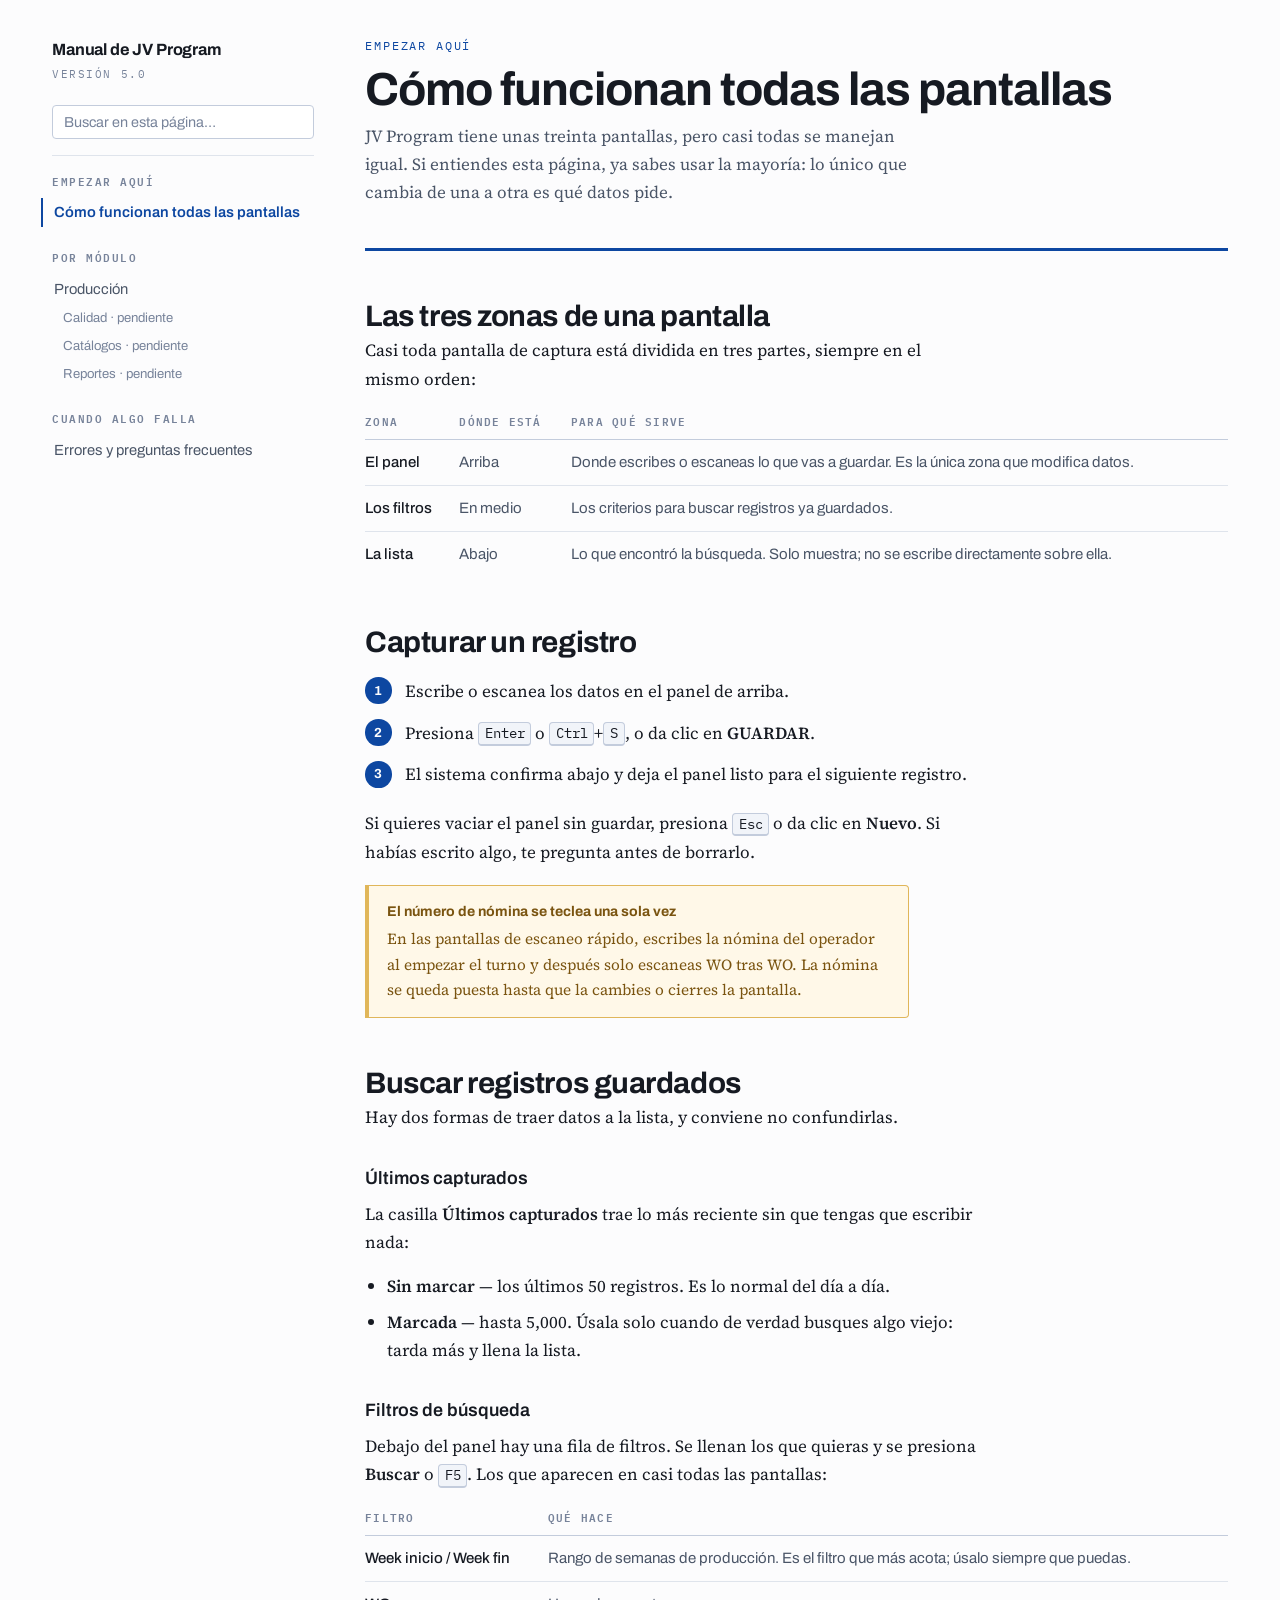
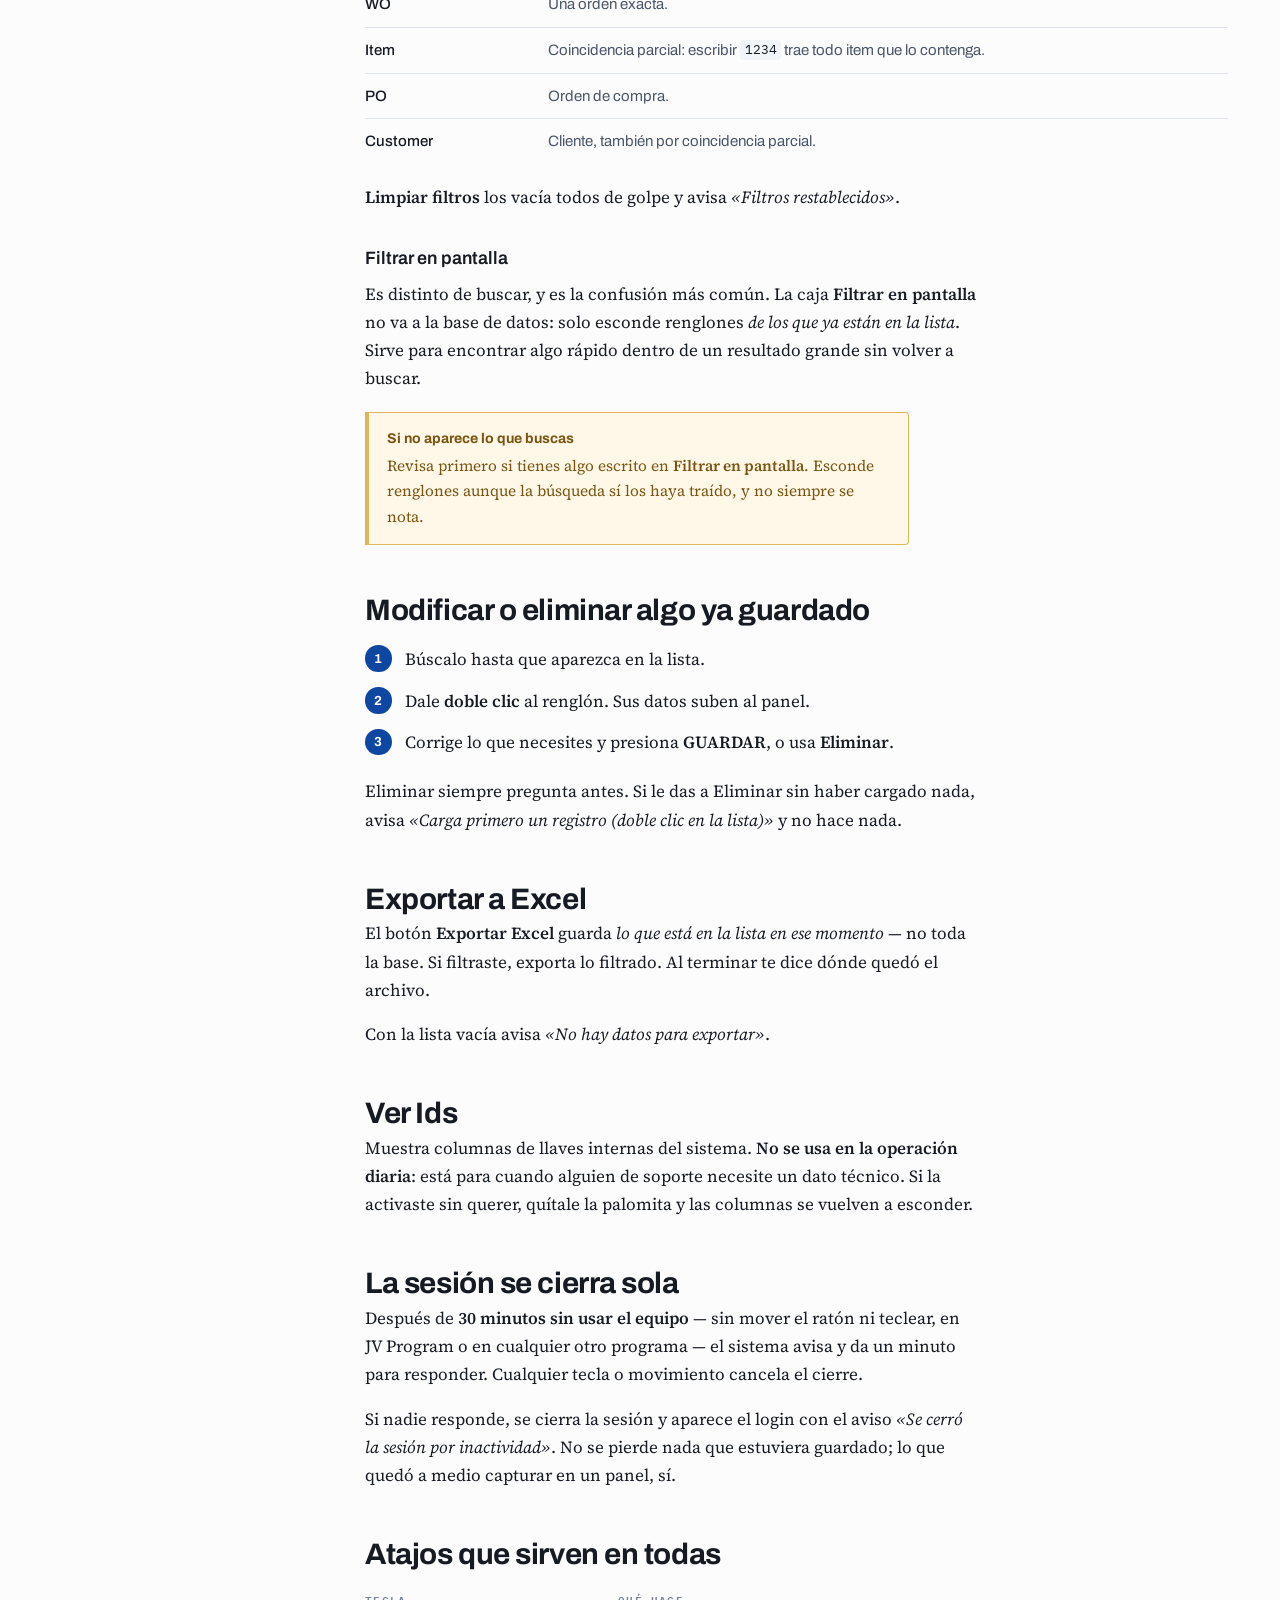
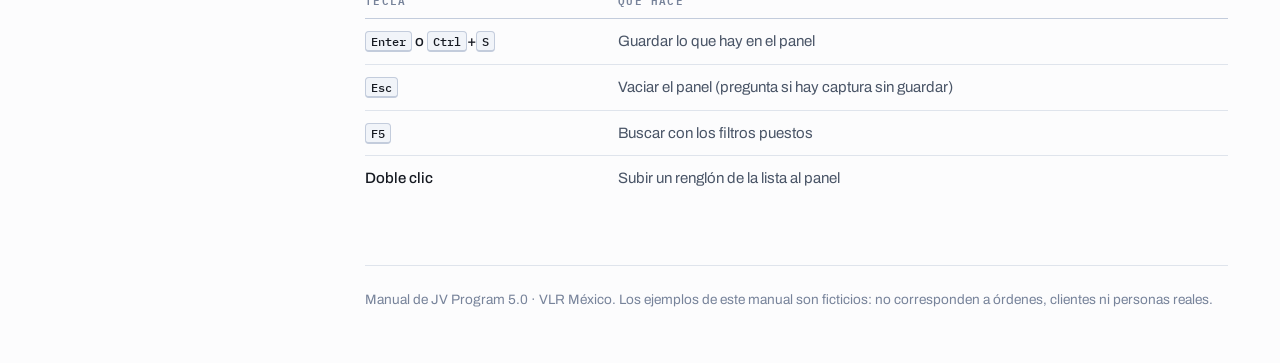
==== index.html @ 72cb135e "Manual de JV Program 5.0: mecánica general, producción y preguntas Sitio estático para consultar des" ====
<!doctype html>
<html lang="es">
<head>
<meta charset="utf-8">
<meta name="viewport" content="width=device-width,initial-scale=1">
<title>Manual de JV Program</title>
<meta name="description" content="Cómo se usa JV Program: captura, búsqueda, filtros, mensajes de error y preguntas frecuentes.">
<link rel="preconnect" href="https://fonts.googleapis.com">
<link rel="preconnect" href="https://fonts.gstatic.com" crossorigin>
<link rel="stylesheet" href="https://fonts.googleapis.com/css2?family=Archivo:wght@600;700&family=IBM+Plex+Mono:wght@400;500;600&family=Source+Serif+4:opsz,wght@8..60,400;8..60,600&display=swap">
<link rel="stylesheet" href="estilo.css">
</head>
<body>
<div class="envoltura">

<aside class="lado">
  <a class="titulo" href="index.html">Manual de JV&nbsp;Program</a>
  <div class="sub">Versión 5.0</div>
  <input type="search" id="buscar" placeholder="Buscar en esta página…" aria-label="Buscar en esta página">
  <nav aria-label="Índice">
    <h4>Empezar aquí</h4>
    <a class="aqui" href="index.html">Cómo funcionan todas las pantallas</a>
    <h4>Por módulo</h4>
    <a href="produccion.html">Producción</a>
    <span style="display:block;font-size:.82rem;color:var(--tenue);padding:.2rem 0 .2rem .7rem">Calidad · pendiente</span>
    <span style="display:block;font-size:.82rem;color:var(--tenue);padding:.2rem 0 .2rem .7rem">Catálogos · pendiente</span>
    <span style="display:block;font-size:.82rem;color:var(--tenue);padding:.2rem 0 .2rem .7rem">Reportes · pendiente</span>
    <h4>Cuando algo falla</h4>
    <a href="preguntas.html">Errores y preguntas frecuentes</a>
  </nav>
</aside>

<main>
  <div class="portada">
    <p class="eyebrow">Empezar aquí</p>
    <h1>Cómo funcionan todas las pantallas</h1>
    <p class="entrada">JV Program tiene unas treinta pantallas, pero casi todas se manejan igual.
      Si entiendes esta página, ya sabes usar la mayoría: lo único que cambia de una a otra
      es qué datos pide.</p>
  </div>

  <h2 id="anatomia">Las tres zonas de una pantalla</h2>
  <p>Casi toda pantalla de captura está dividida en tres partes, siempre en el mismo orden:</p>

  <div class="tabla-caja">
  <table>
    <thead><tr><th>Zona</th><th>Dónde está</th><th>Para qué sirve</th></tr></thead>
    <tbody>
      <tr><td>El panel</td><td>Arriba</td><td>Donde escribes o escaneas lo que vas a guardar. Es la única zona que modifica datos.</td></tr>
      <tr><td>Los filtros</td><td>En medio</td><td>Los criterios para buscar registros ya guardados.</td></tr>
      <tr><td>La lista</td><td>Abajo</td><td>Lo que encontró la búsqueda. Solo muestra; no se escribe directamente sobre ella.</td></tr>
    </tbody>
  </table>
  </div>

  <h2 id="capturar">Capturar un registro</h2>
  <ol class="pasos">
    <li>Escribe o escanea los datos en el panel de arriba.</li>
    <li>Presiona <kbd>Enter</kbd> o <kbd>Ctrl</kbd>+<kbd>S</kbd>, o da clic en <strong>GUARDAR</strong>.</li>
    <li>El sistema confirma abajo y deja el panel listo para el siguiente registro.</li>
  </ol>
  <p>Si quieres vaciar el panel sin guardar, presiona <kbd>Esc</kbd> o da clic en <strong>Nuevo</strong>.
    Si habías escrito algo, te pregunta antes de borrarlo.</p>

  <div class="ojo">
    <b>El número de nómina se teclea una sola vez</b>
    <p>En las pantallas de escaneo rápido, escribes la nómina del operador al empezar el turno
      y después solo escaneas WO tras WO. La nómina se queda puesta hasta que la cambies o
      cierres la pantalla.</p>
  </div>

  <h2 id="buscar-registros">Buscar registros guardados</h2>
  <p>Hay dos formas de traer datos a la lista, y conviene no confundirlas.</p>

  <h3 id="ultimos">Últimos capturados</h3>
  <p>La casilla <strong>Últimos capturados</strong> trae lo más reciente sin que tengas que
    escribir nada:</p>
  <ul>
    <li><strong>Sin marcar</strong> — los últimos 50 registros. Es lo normal del día a día.</li>
    <li><strong>Marcada</strong> — hasta 5,000. Úsala solo cuando de verdad busques algo viejo:
      tarda más y llena la lista.</li>
  </ul>

  <h3 id="filtros">Filtros de búsqueda</h3>
  <p>Debajo del panel hay una fila de filtros. Se llenan los que quieras y se presiona
    <strong>Buscar</strong> o <kbd>F5</kbd>. Los que aparecen en casi todas las pantallas:</p>
  <div class="tabla-caja">
  <table>
    <thead><tr><th>Filtro</th><th>Qué hace</th></tr></thead>
    <tbody>
      <tr><td>Week inicio / Week fin</td><td>Rango de semanas de producción. Es el filtro que más acota; úsalo siempre que puedas.</td></tr>
      <tr><td>WO</td><td>Una orden exacta.</td></tr>
      <tr><td>Item</td><td>Coincidencia parcial: escribir <code>1234</code> trae todo item que lo contenga.</td></tr>
      <tr><td>PO</td><td>Orden de compra.</td></tr>
      <tr><td>Customer</td><td>Cliente, también por coincidencia parcial.</td></tr>
    </tbody>
  </table>
  </div>
  <p><strong>Limpiar filtros</strong> los vacía todos de golpe y avisa
    <em>«Filtros restablecidos»</em>.</p>

  <h3 id="filtrar-pantalla">Filtrar en pantalla</h3>
  <p>Es distinto de buscar, y es la confusión más común. La caja
    <strong>Filtrar en pantalla</strong> no va a la base de datos: solo esconde renglones
    <em>de los que ya están en la lista</em>. Sirve para encontrar algo rápido dentro de un
    resultado grande sin volver a buscar.</p>

  <div class="ojo">
    <b>Si no aparece lo que buscas</b>
    <p>Revisa primero si tienes algo escrito en <strong>Filtrar en pantalla</strong>. Esconde
      renglones aunque la búsqueda sí los haya traído, y no siempre se nota.</p>
  </div>

  <h2 id="modificar">Modificar o eliminar algo ya guardado</h2>
  <ol class="pasos">
    <li>Búscalo hasta que aparezca en la lista.</li>
    <li>Dale <strong>doble clic</strong> al renglón. Sus datos suben al panel.</li>
    <li>Corrige lo que necesites y presiona <strong>GUARDAR</strong>, o usa <strong>Eliminar</strong>.</li>
  </ol>
  <p>Eliminar siempre pregunta antes. Si le das a Eliminar sin haber cargado nada, avisa
    <em>«Carga primero un registro (doble clic en la lista)»</em> y no hace nada.</p>

  <h2 id="exportar">Exportar a Excel</h2>
  <p>El botón <strong>Exportar Excel</strong> guarda <em>lo que está en la lista en ese
    momento</em> — no toda la base. Si filtraste, exporta lo filtrado. Al terminar te dice
    dónde quedó el archivo.</p>
  <p>Con la lista vacía avisa <em>«No hay datos para exportar»</em>.</p>

  <h2 id="ver-ids">Ver Ids</h2>
  <p>Muestra columnas de llaves internas del sistema. <strong>No se usa en la operación
    diaria</strong>: está para cuando alguien de soporte necesite un dato técnico. Si la
    activaste sin querer, quítale la palomita y las columnas se vuelven a esconder.</p>

  <h2 id="sesion">La sesión se cierra sola</h2>
  <p>Después de <strong>30 minutos sin usar el equipo</strong> — sin mover el ratón ni teclear,
    en JV Program o en cualquier otro programa — el sistema avisa y da un minuto para
    responder. Cualquier tecla o movimiento cancela el cierre.</p>
  <p>Si nadie responde, se cierra la sesión y aparece el login con el aviso
    <em>«Se cerró la sesión por inactividad»</em>. No se pierde nada que estuviera guardado;
    lo que quedó a medio capturar en un panel, sí.</p>

  <h2 id="atajos">Atajos que sirven en todas</h2>
  <div class="tabla-caja">
  <table>
    <thead><tr><th>Tecla</th><th>Qué hace</th></tr></thead>
    <tbody>
      <tr><td><kbd>Enter</kbd> o <kbd>Ctrl</kbd>+<kbd>S</kbd></td><td>Guardar lo que hay en el panel</td></tr>
      <tr><td><kbd>Esc</kbd></td><td>Vaciar el panel (pregunta si hay captura sin guardar)</td></tr>
      <tr><td><kbd>F5</kbd></td><td>Buscar con los filtros puestos</td></tr>
      <tr><td>Doble clic</td><td>Subir un renglón de la lista al panel</td></tr>
    </tbody>
  </table>
  </div>

  <div id="sinresultados">No hay nada con esa palabra en esta página.</div>

  <footer>
    <p>Manual de JV Program 5.0 · VLR México. Los ejemplos de este manual son ficticios:
      no corresponden a órdenes, clientes ni personas reales.</p>
  </footer>
</main>

</div>
<script src="buscar.js"></script>
</body>
</html>
---- estilo.css ----
/* ==========================================================================
   Manual de JV Program — hoja de estilo única.
   Azul VLR (#0D47A1) tomado de la propia aplicación, para que el manual y el
   sistema se vean como una sola cosa. Neutros con sesgo frío hacia ese azul.
   ========================================================================== */

:root{
  --acento:#0D47A1;
  --acento-vivo:#1B62D4;
  --papel:#FCFCFD;
  --tarjeta:#FFFFFF;
  --tinta:#161A22;
  --tinta-suave:#4A5567;
  --tenue:#77839A;
  --borde:#DFE4EC;
  --borde-fuerte:#C3CCDC;
  --marca-ojo:#FFF8E8;
  --marca-ojo-borde:#E0B65A;
  --marca-ojo-texto:#7A5410;
  --marca-error:#FDF3F3;
  --marca-error-borde:#D99A9A;
  --marca-error-texto:#8A2F2F;
  --codigo-fondo:#F1F4F9;

  --display:"Archivo","Segoe UI",system-ui,sans-serif;
  --texto:"Source Serif 4",Georgia,"Times New Roman",serif;
  --mono:"IBM Plex Mono",Consolas,ui-monospace,monospace;
}

@media (prefers-color-scheme:dark){
  :root:not([data-theme="light"]){
    --acento:#7FB0F2;
    --acento-vivo:#A5C8F8;
    --papel:#0E1319;
    --tarjeta:#151C25;
    --tinta:#E8EDF5;
    --tinta-suave:#B3BFD1;
    --tenue:#8492A8;
    --borde:#26313F;
    --borde-fuerte:#3A4757;
    --marca-ojo:#231D0E;
    --marca-ojo-borde:#6E5620;
    --marca-ojo-texto:#E8C87A;
    --marca-error:#251616;
    --marca-error-borde:#6E3535;
    --marca-error-texto:#E8A0A0;
    --codigo-fondo:#1A222D;
  }
}
:root[data-theme="dark"]{
  --acento:#7FB0F2;
  --acento-vivo:#A5C8F8;
  --papel:#0E1319;
  --tarjeta:#151C25;
  --tinta:#E8EDF5;
  --tinta-suave:#B3BFD1;
  --tenue:#8492A8;
  --borde:#26313F;
  --borde-fuerte:#3A4757;
  --marca-ojo:#231D0E;
  --marca-ojo-borde:#6E5620;
  --marca-ojo-texto:#E8C87A;
  --marca-error:#251616;
  --marca-error-borde:#6E3535;
  --marca-error-texto:#E8A0A0;
  --codigo-fondo:#1A222D;
}

*{box-sizing:border-box}

html{scroll-behavior:smooth;scroll-padding-top:20px}
@media (prefers-reduced-motion:reduce){html{scroll-behavior:auto}*{transition:none!important}}

body{
  margin:0;
  background:var(--papel);
  color:var(--tinta);
  font-family:var(--texto);
  font-size:17px;
  line-height:1.66;
  -webkit-font-smoothing:antialiased;
}

/* ---------- armazón ---------- */
.envoltura{
  display:grid;
  grid-template-columns:262px minmax(0,1fr);
  gap:clamp(24px,4vw,64px);
  max-width:1240px;
  margin:0 auto;
  padding-block:clamp(24px,4vh,48px);
  padding-left:clamp(16px,3vw,32px);
  padding-right:clamp(16px,3vw,32px);
  align-items:start;
}

/* ---------- navegación lateral ---------- */
.lado{position:sticky;top:clamp(16px,3vh,32px);font-family:var(--display)}
.lado .titulo{
  font-weight:700;font-size:1.02rem;letter-spacing:-.01em;
  margin:0 0 .15rem;color:var(--tinta);text-decoration:none;display:block;
}
.lado .sub{font-family:var(--mono);font-size:.7rem;letter-spacing:.14em;text-transform:uppercase;color:var(--tenue);margin-bottom:1.3rem}
.lado nav{border-top:1px solid var(--borde);padding-top:1rem}
.lado nav h4{
  font-family:var(--mono);font-size:.68rem;letter-spacing:.14em;text-transform:uppercase;
  color:var(--tenue);margin:1.3rem 0 .5rem;font-weight:600;
}
.lado nav h4:first-child{margin-top:0}
.lado nav a{
  display:block;font-size:.92rem;line-height:1.4;padding:.28rem 0;
  color:var(--tinta-suave);text-decoration:none;border-left:2px solid transparent;padding-left:.7rem;margin-left:-.7rem;
}
.lado nav a:hover{color:var(--acento);border-left-color:var(--borde-fuerte)}
.lado nav a.aqui{color:var(--acento);font-weight:600;border-left-color:var(--acento)}

#buscar{
  width:100%;font-family:var(--display);font-size:.9rem;
  padding:.5rem .7rem;margin-bottom:1rem;
  border:1px solid var(--borde-fuerte);border-radius:4px;
  background:var(--tarjeta);color:var(--tinta);
}
#buscar::placeholder{color:var(--tenue)}
#sinresultados{display:none;font-family:var(--display);color:var(--tenue);font-size:.95rem;padding:2rem 0}

/* ---------- contenido ---------- */
main{min-width:0}
.portada{border-bottom:3px solid var(--acento);padding-bottom:1.6rem;margin-bottom:2.4rem}
.eyebrow{font-family:var(--mono);font-size:.72rem;letter-spacing:.16em;text-transform:uppercase;color:var(--acento);margin:0 0 .6rem}

h1{
  font-family:var(--display);font-weight:700;
  font-size:clamp(2rem,4.4vw,2.9rem);line-height:1.06;letter-spacing:-.022em;
  margin:0 0 .5rem;text-wrap:balance;
}
h2{
  font-family:var(--display);font-weight:700;
  font-size:clamp(1.4rem,2.6vw,1.85rem);line-height:1.16;letter-spacing:-.015em;
  margin:3rem 0 .2rem;text-wrap:balance;scroll-margin-top:20px;
}
h3{
  font-family:var(--display);font-weight:600;font-size:1.12rem;
  margin:2rem 0 .4rem;letter-spacing:-.005em;scroll-margin-top:20px;
}
h4{font-family:var(--display);font-weight:600;font-size:.98rem;margin:1.4rem 0 .3rem}

p{margin:0 0 1rem;max-width:68ch}
.entrada{font-size:1.06rem;color:var(--tinta-suave);max-width:64ch}
.chico{font-size:.92rem;color:var(--tinta-suave)}
ul,ol{max-width:68ch;padding-left:1.35rem;margin:0 0 1.1rem}
li{margin-bottom:.45rem}
li>ul,li>ol{margin-top:.45rem}
a{color:var(--acento);text-underline-offset:2px}
a:hover{color:var(--acento-vivo)}
strong{font-weight:600}
hr{border:none;border-top:1px solid var(--borde);margin:2.6rem 0}

kbd{
  font-family:var(--mono);font-size:.82em;
  background:var(--codigo-fondo);border:1px solid var(--borde-fuerte);
  border-bottom-width:2px;border-radius:4px;padding:.08em .4em;
  color:var(--tinta);white-space:nowrap;
}
code{
  font-family:var(--mono);font-size:.87em;
  background:var(--codigo-fondo);padding:.1em .35em;border-radius:3px;color:var(--tinta);
}

/* ---------- pieza: pantalla ---------- */
.pantalla{
  border-top:1px solid var(--borde);
  padding-top:1.9rem;margin-top:2.6rem;
}
.pantalla:first-of-type{border-top:none;margin-top:1.4rem;padding-top:0}
.ruta{
  font-family:var(--mono);font-size:.76rem;color:var(--tenue);
  letter-spacing:.04em;margin:0 0 .3rem;
}
.ruta b{color:var(--acento);font-weight:500}

/* ---------- pieza: pasos ---------- */
ol.pasos{list-style:none;padding:0;counter-reset:p;margin:1.1rem 0 1.3rem}
ol.pasos>li{
  counter-increment:p;position:relative;padding-left:2.5rem;margin-bottom:.85rem;
}
ol.pasos>li::before{
  content:counter(p);position:absolute;left:0;top:.06em;
  width:1.65rem;height:1.65rem;border-radius:50%;
  background:var(--acento);color:var(--papel);
  font-family:var(--display);font-weight:700;font-size:.82rem;
  display:grid;place-items:center;
}

/* ---------- pieza: avisos ---------- */
.ojo,.yerro{
  border:1px solid;border-left-width:4px;border-radius:0 4px 4px 0;
  padding:.9rem 1.1rem;margin:1.2rem 0;font-size:.96rem;max-width:68ch;
}
.ojo{background:var(--marca-ojo);border-color:var(--marca-ojo-borde);color:var(--marca-ojo-texto)}
.yerro{background:var(--marca-error);border-color:var(--marca-error-borde);color:var(--marca-error-texto)}
.ojo p:last-child,.yerro p:last-child{margin-bottom:0}
.ojo b,.yerro b{font-family:var(--display);display:block;font-size:.88rem;margin-bottom:.15rem}

/* ---------- pieza: mensaje del sistema ---------- */
.mensajes{display:flex;flex-direction:column;gap:0;margin:1.2rem 0}
.mensaje{
  display:grid;grid-template-columns:minmax(0,1fr);gap:.3rem;
  padding:1rem 0;border-top:1px solid var(--borde);
}
.mensaje:last-child{border-bottom:1px solid var(--borde)}
.mensaje .dice{
  font-family:var(--mono);font-size:.88rem;color:var(--tinta);
  background:var(--codigo-fondo);padding:.4rem .6rem;border-radius:3px;
  border-left:3px solid var(--borde-fuerte);
}
.mensaje .quiere{font-size:.95rem;color:var(--tinta-suave);margin:0}
.mensaje .quiere b{color:var(--tinta);font-family:var(--display);font-size:.9rem}

/* ---------- pieza: tabla ---------- */
.tabla-caja{overflow-x:auto;margin:1.2rem 0}
table{border-collapse:collapse;width:100%;font-size:.94rem;font-family:var(--display)}
th{
  text-align:left;font-family:var(--mono);font-size:.7rem;letter-spacing:.11em;
  text-transform:uppercase;color:var(--tenue);font-weight:600;
  padding:0 1rem .55rem 0;border-bottom:1px solid var(--borde-fuerte);
}
td{padding:.62rem 1rem .62rem 0;border-bottom:1px solid var(--borde);vertical-align:top;color:var(--tinta-suave)}
td:first-child{color:var(--tinta);font-weight:500;white-space:nowrap}
tbody tr:last-child td{border-bottom:none}

/* ---------- pieza: preguntas ---------- */
.pregunta{border-top:1px solid var(--borde);padding:1.4rem 0}
.pregunta:last-child{border-bottom:1px solid var(--borde)}
.pregunta h3{margin:0 0 .5rem;font-size:1.05rem;color:var(--tinta)}
.pregunta p:last-child{margin-bottom:0}

/* ---------- pie ---------- */
footer{
  margin-top:4rem;padding-top:1.4rem;border-top:1px solid var(--borde);
  font-family:var(--display);font-size:.85rem;color:var(--tenue);
}
footer p{max-width:none}

/* ---------- pantallas chicas ---------- */
@media (max-width:860px){
  .envoltura{grid-template-columns:minmax(0,1fr);gap:1.6rem}
  .lado{position:static}
  .lado nav{max-height:none}
  body{font-size:16.5px}
}
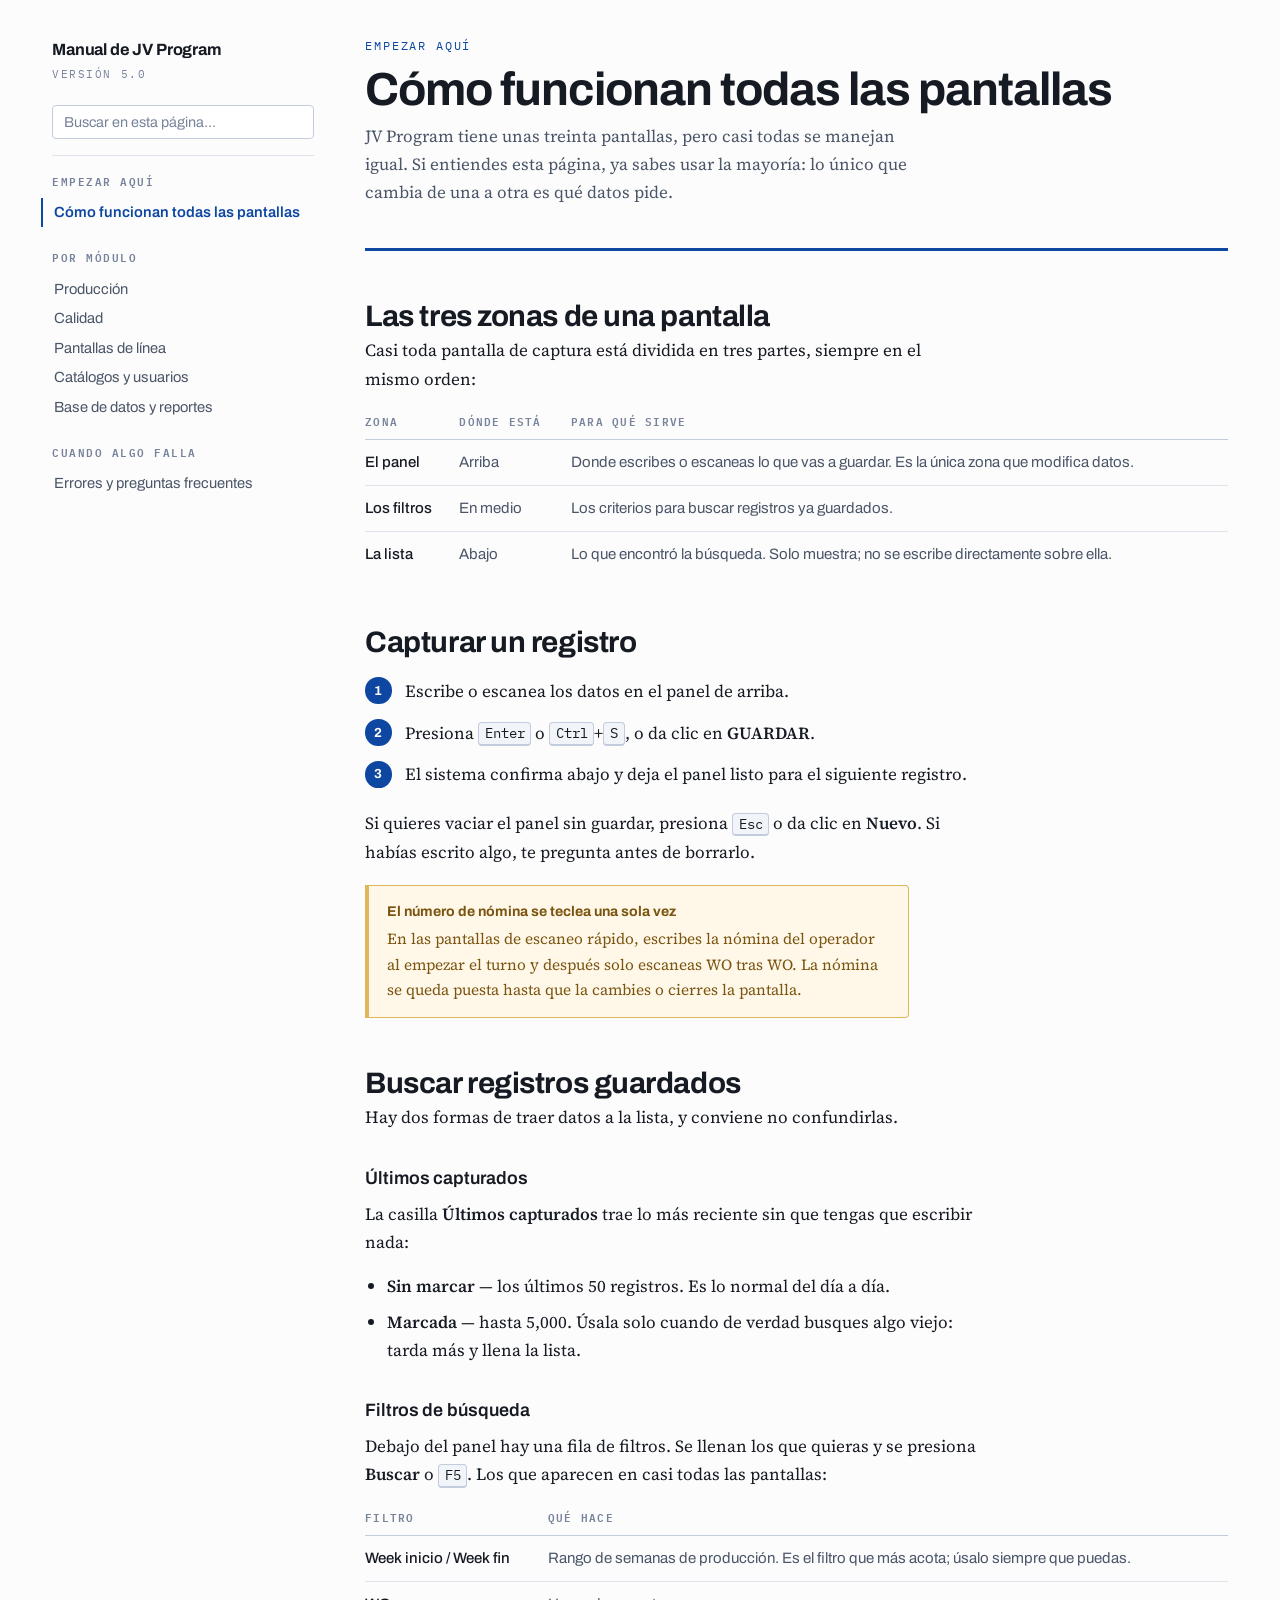
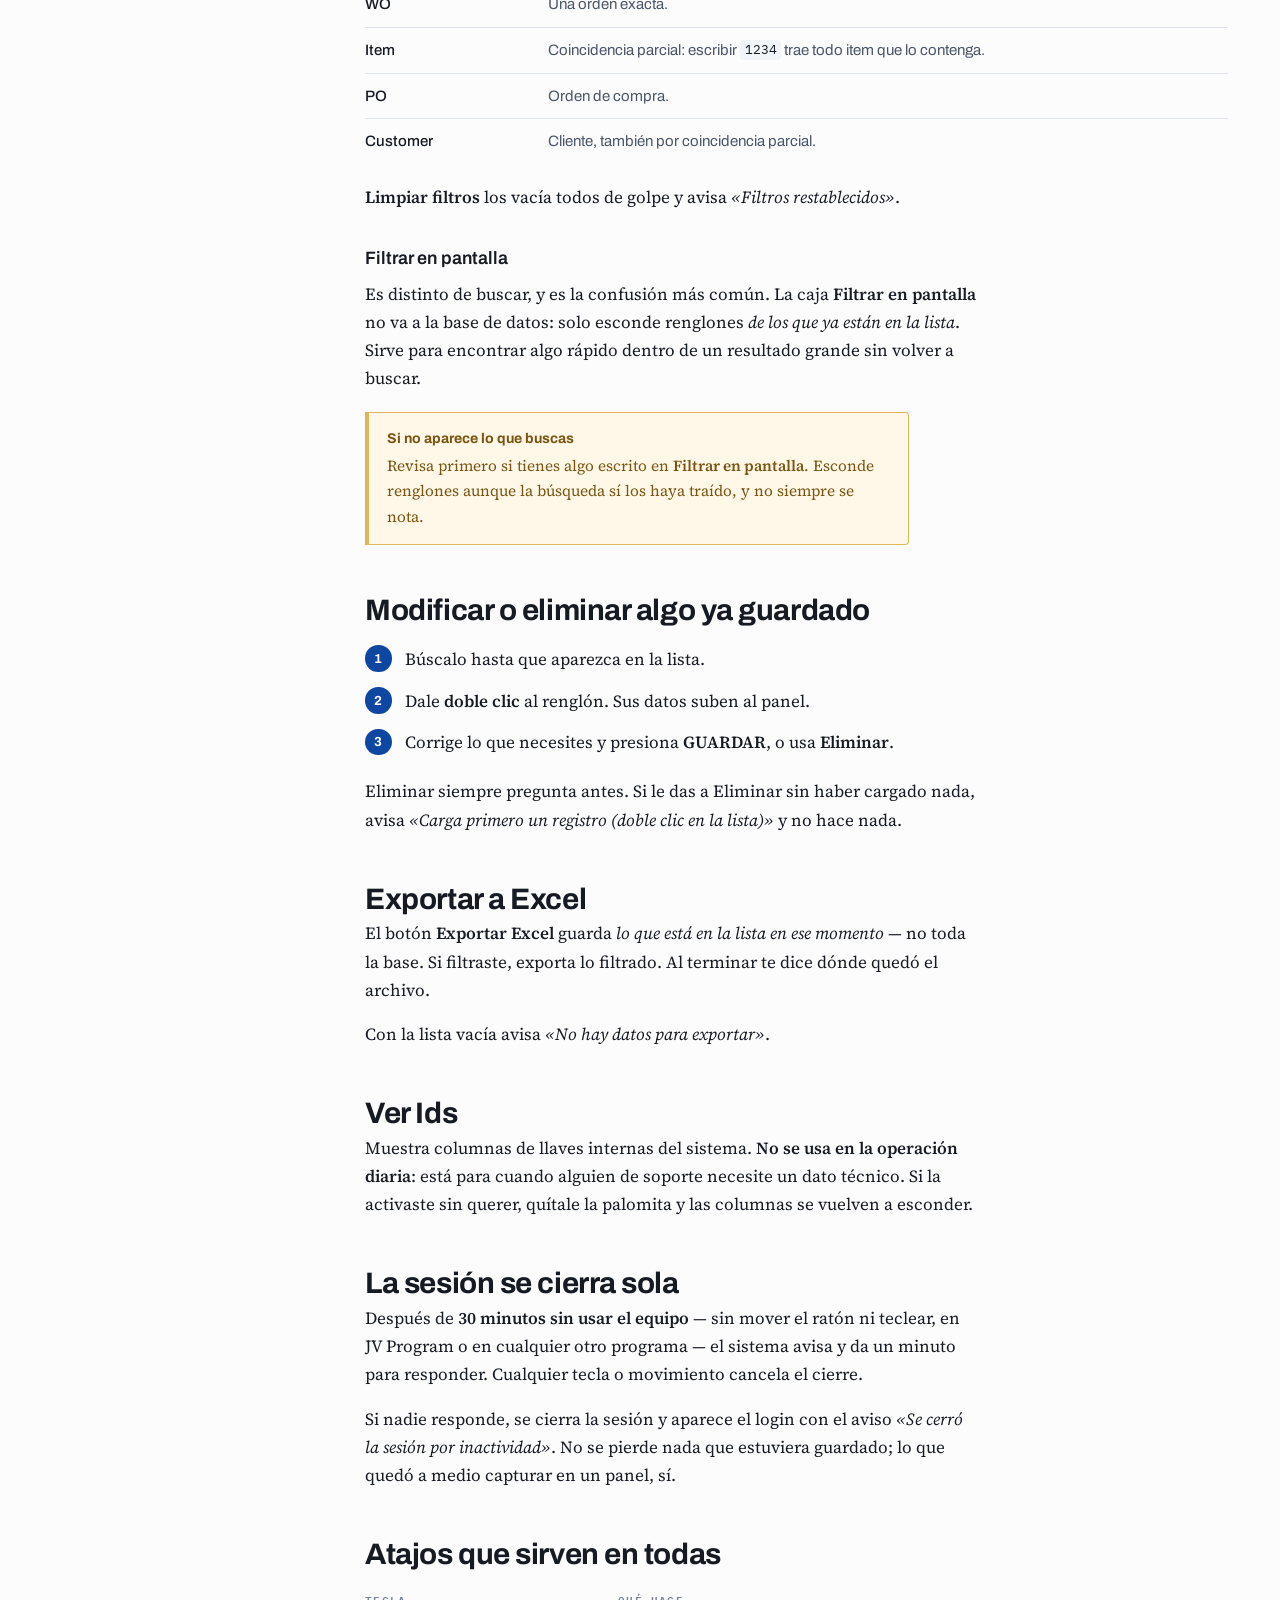
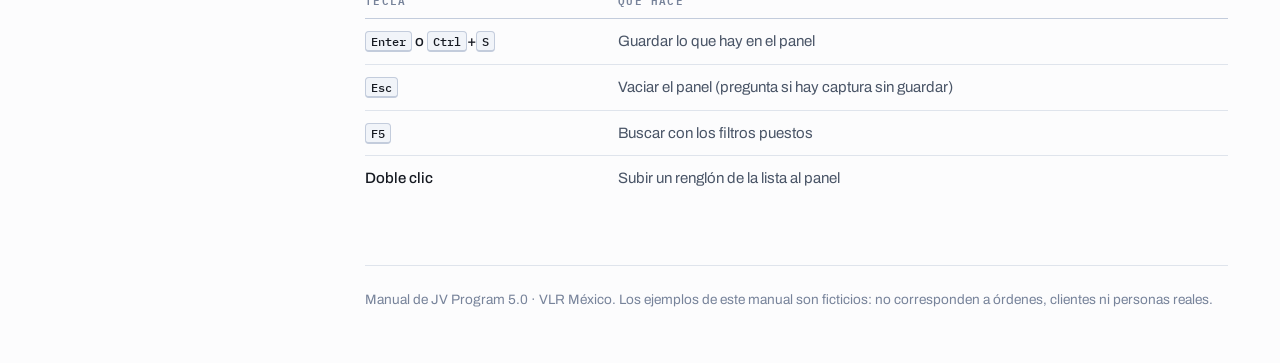
==== commit 352dc529: "Manual: calidad, pantallas de línea, catálogos y base de datos Completa el manual con los cuatro blo" ====
--- a/index.html
+++ b/index.html
@@ -22,9 +22,10 @@
     <a class="aqui" href="index.html">Cómo funcionan todas las pantallas</a>
     <h4>Por módulo</h4>
     <a href="produccion.html">Producción</a>
-    <span style="display:block;font-size:.82rem;color:var(--tenue);padding:.2rem 0 .2rem .7rem">Calidad · pendiente</span>
-    <span style="display:block;font-size:.82rem;color:var(--tenue);padding:.2rem 0 .2rem .7rem">Catálogos · pendiente</span>
-    <span style="display:block;font-size:.82rem;color:var(--tenue);padding:.2rem 0 .2rem .7rem">Reportes · pendiente</span>
+    <a href="calidad.html">Calidad</a>
+    <a href="lineas.html">Pantallas de línea</a>
+    <a href="catalogos.html">Catálogos y usuarios</a>
+    <a href="datos.html">Base de datos y reportes</a>
     <h4>Cuando algo falla</h4>
     <a href="preguntas.html">Errores y preguntas frecuentes</a>
   </nav>
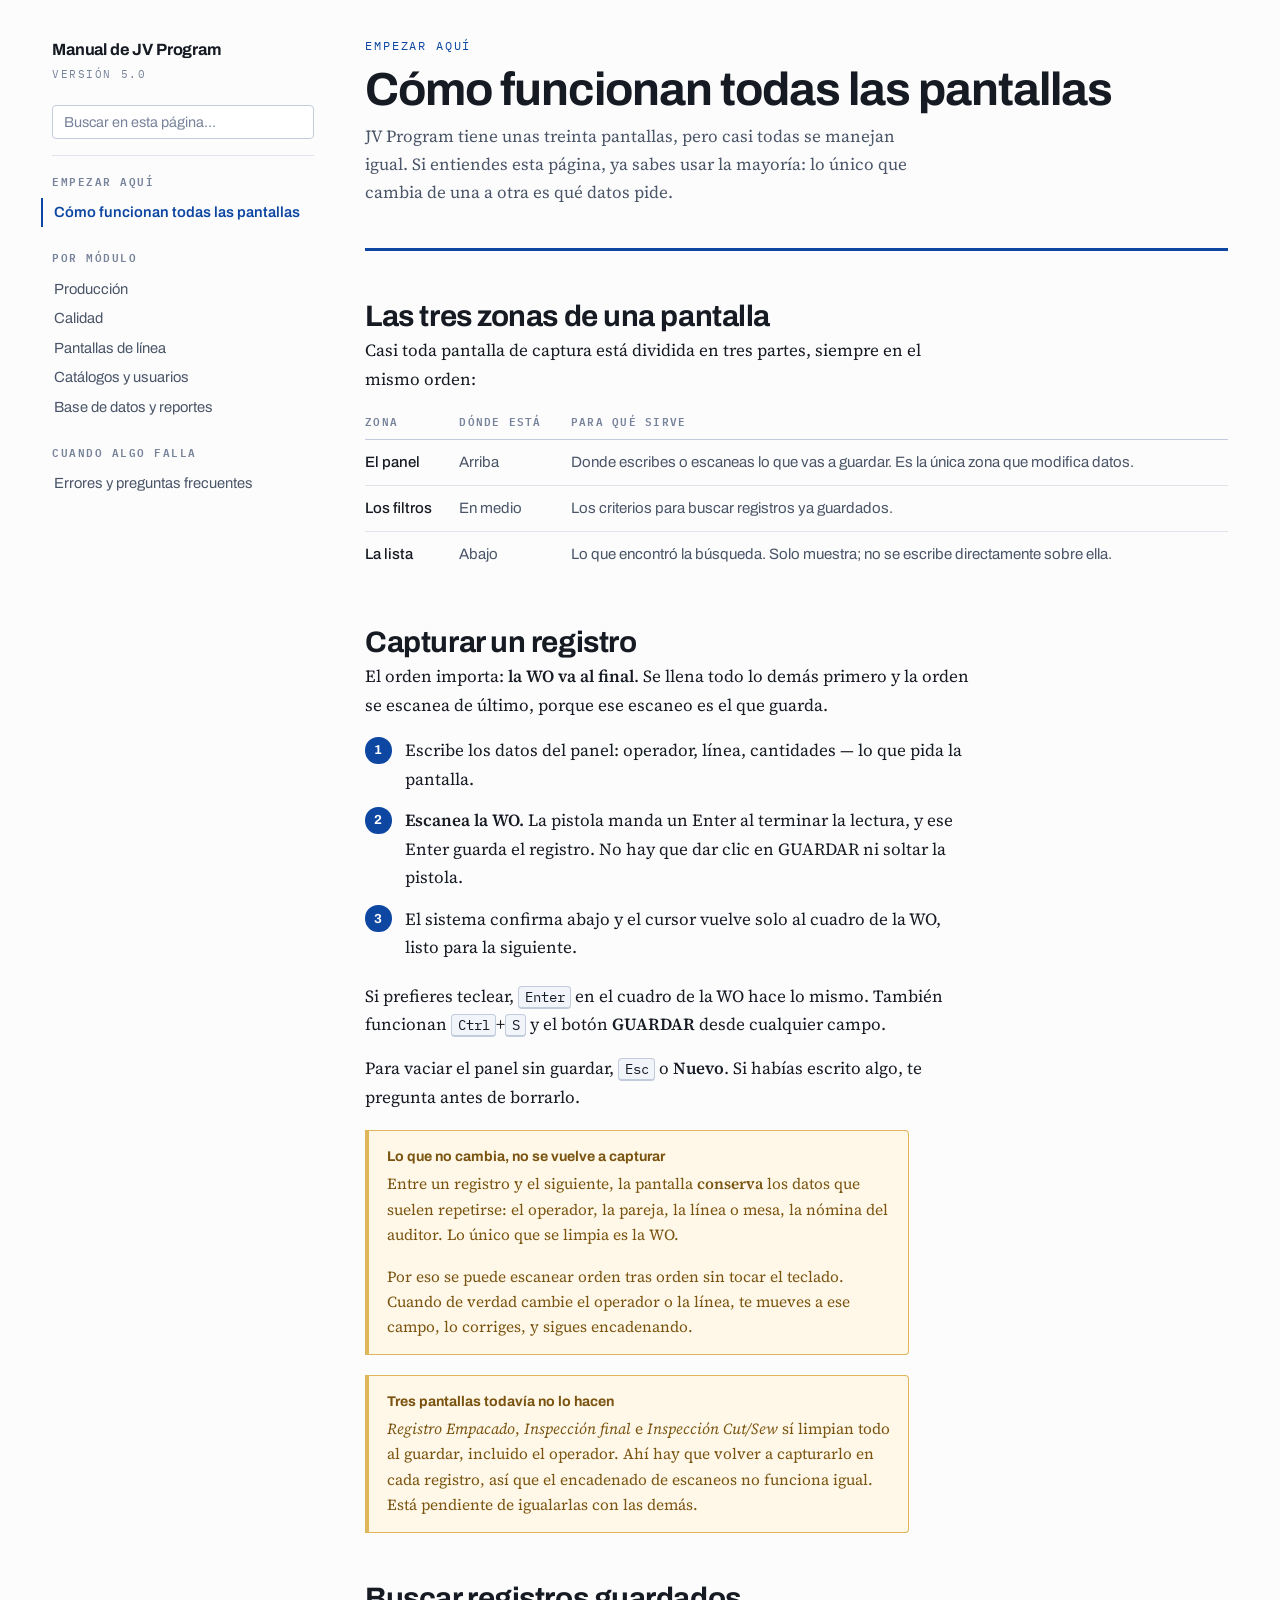
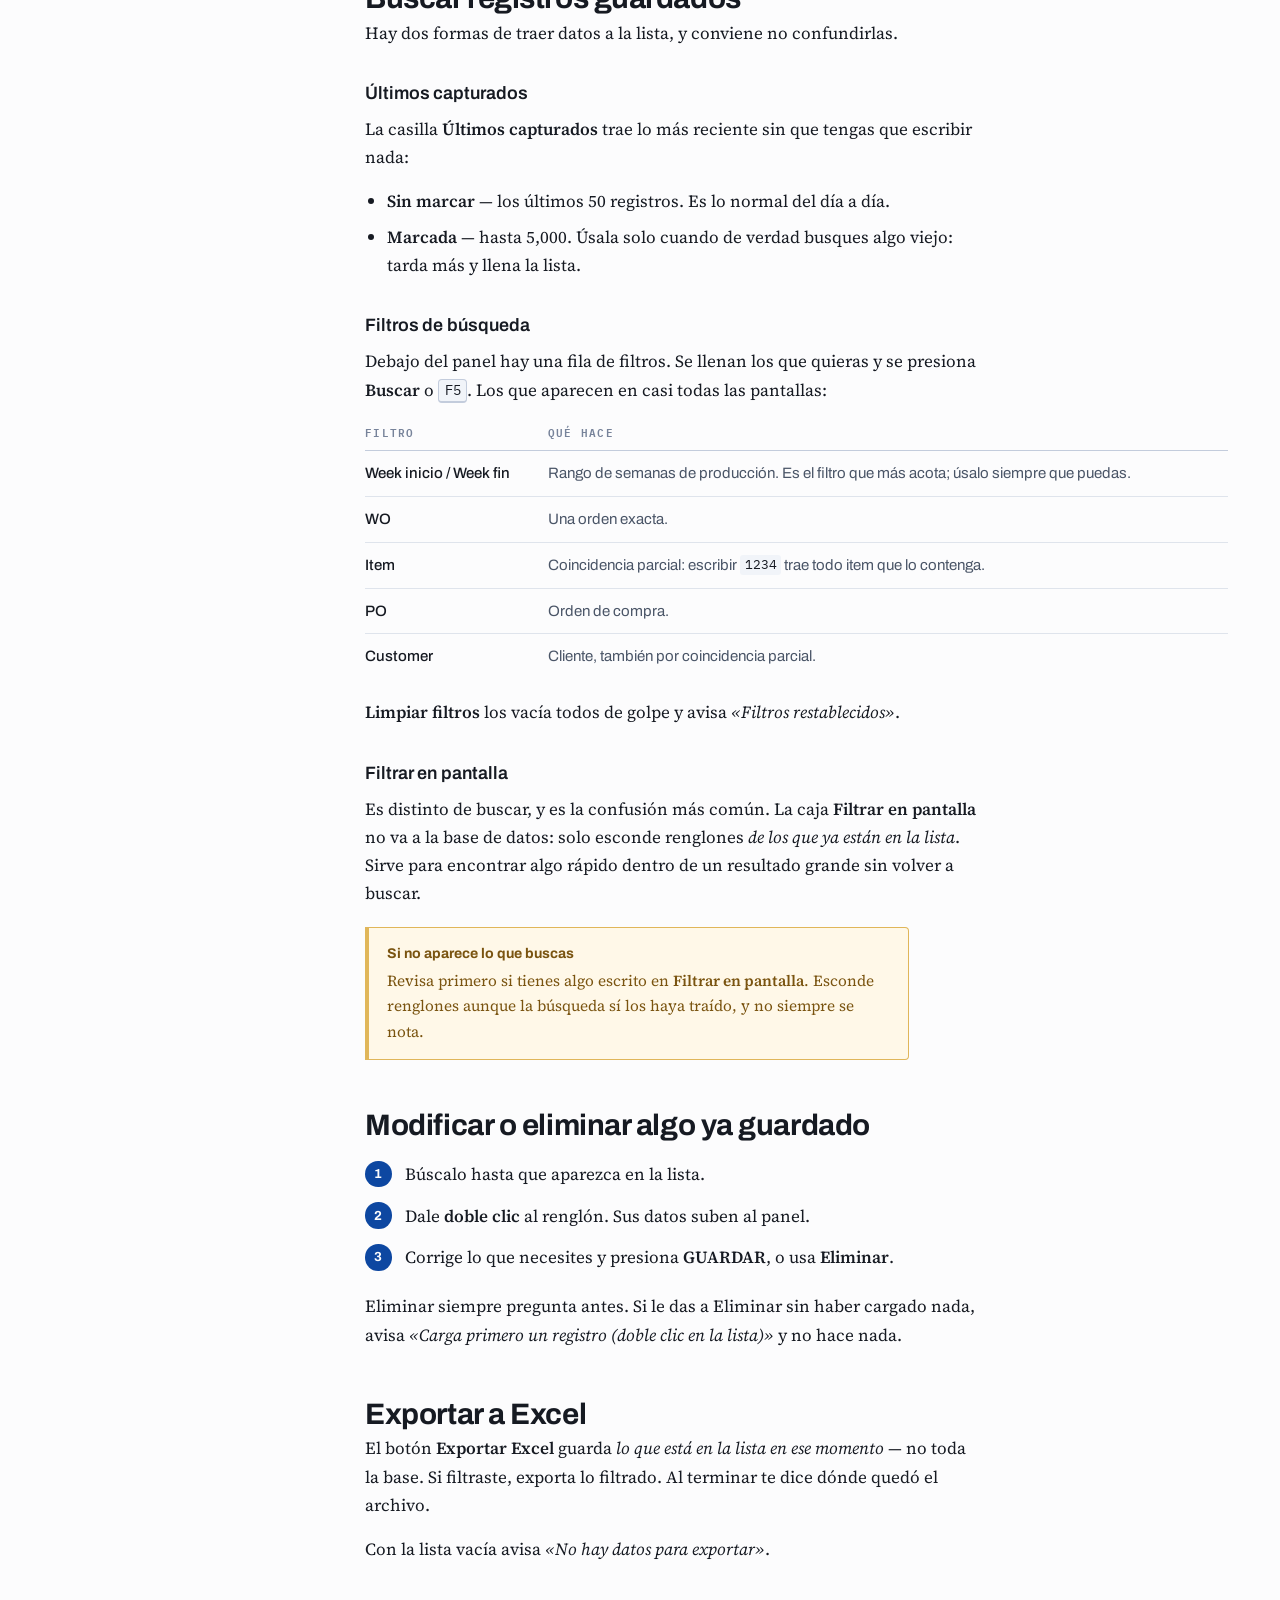
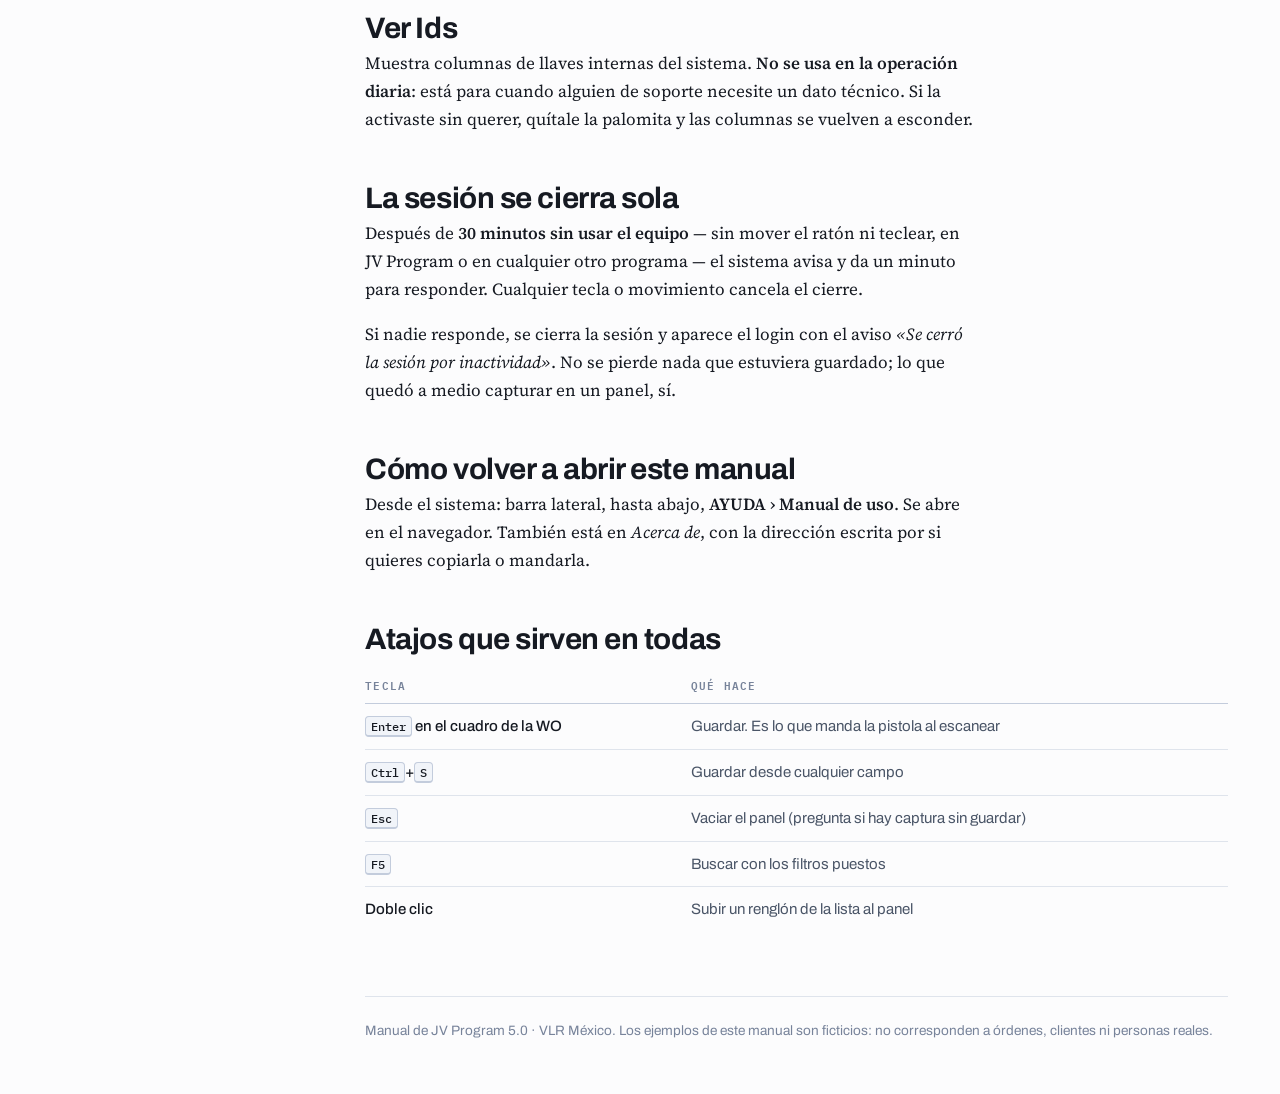
==== commit 2efd62e1: "Manual: la WO se escanea al final, y ese escaneo guarda El manual se escribió antes del cambio de ho" ====
--- a/index.html
+++ b/index.html
@@ -55,19 +55,36 @@
   </div>
 
   <h2 id="capturar">Capturar un registro</h2>
+  <p>El orden importa: <strong>la WO va al final</strong>. Se llena todo lo demás primero y la
+    orden se escanea de último, porque ese escaneo es el que guarda.</p>
   <ol class="pasos">
-    <li>Escribe o escanea los datos en el panel de arriba.</li>
-    <li>Presiona <kbd>Enter</kbd> o <kbd>Ctrl</kbd>+<kbd>S</kbd>, o da clic en <strong>GUARDAR</strong>.</li>
-    <li>El sistema confirma abajo y deja el panel listo para el siguiente registro.</li>
+    <li>Escribe los datos del panel: operador, línea, cantidades — lo que pida la pantalla.</li>
+    <li><strong>Escanea la WO.</strong> La pistola manda un Enter al terminar la lectura, y ese
+      Enter guarda el registro. No hay que dar clic en GUARDAR ni soltar la pistola.</li>
+    <li>El sistema confirma abajo y el cursor vuelve solo al cuadro de la WO, listo para la
+      siguiente.</li>
   </ol>
-  <p>Si quieres vaciar el panel sin guardar, presiona <kbd>Esc</kbd> o da clic en <strong>Nuevo</strong>.
-    Si habías escrito algo, te pregunta antes de borrarlo.</p>
+  <p>Si prefieres teclear, <kbd>Enter</kbd> en el cuadro de la WO hace lo mismo. También
+    funcionan <kbd>Ctrl</kbd>+<kbd>S</kbd> y el botón <strong>GUARDAR</strong> desde cualquier
+    campo.</p>
+  <p>Para vaciar el panel sin guardar, <kbd>Esc</kbd> o <strong>Nuevo</strong>. Si habías escrito
+    algo, te pregunta antes de borrarlo.</p>
 
   <div class="ojo">
-    <b>El número de nómina se teclea una sola vez</b>
-    <p>En las pantallas de escaneo rápido, escribes la nómina del operador al empezar el turno
-      y después solo escaneas WO tras WO. La nómina se queda puesta hasta que la cambies o
-      cierres la pantalla.</p>
+    <b>Lo que no cambia, no se vuelve a capturar</b>
+    <p>Entre un registro y el siguiente, la pantalla <strong>conserva</strong> los datos que
+      suelen repetirse: el operador, la pareja, la línea o mesa, la nómina del auditor. Lo
+      único que se limpia es la WO.</p>
+    <p>Por eso se puede escanear orden tras orden sin tocar el teclado. Cuando de verdad cambie
+      el operador o la línea, te mueves a ese campo, lo corriges, y sigues encadenando.</p>
+  </div>
+
+  <div class="ojo">
+    <b>Tres pantallas todavía no lo hacen</b>
+    <p><em>Registro Empacado</em>, <em>Inspección final</em> e <em>Inspección Cut/Sew</em> sí
+      limpian todo al guardar, incluido el operador. Ahí hay que volver a capturarlo en cada
+      registro, así que el encadenado de escaneos no funciona igual. Está pendiente de
+      igualarlas con las demás.</p>
   </div>
 
   <h2 id="buscar-registros">Buscar registros guardados</h2>
@@ -140,12 +157,18 @@
     <em>«Se cerró la sesión por inactividad»</em>. No se pierde nada que estuviera guardado;
     lo que quedó a medio capturar en un panel, sí.</p>
 
+  <h2 id="abrir-manual">Cómo volver a abrir este manual</h2>
+  <p>Desde el sistema: barra lateral, hasta abajo, <strong>AYUDA › Manual de uso</strong>. Se abre
+    en el navegador. También está en <em>Acerca de</em>, con la dirección escrita por si quieres
+    copiarla o mandarla.</p>
+
   <h2 id="atajos">Atajos que sirven en todas</h2>
   <div class="tabla-caja">
   <table>
     <thead><tr><th>Tecla</th><th>Qué hace</th></tr></thead>
     <tbody>
-      <tr><td><kbd>Enter</kbd> o <kbd>Ctrl</kbd>+<kbd>S</kbd></td><td>Guardar lo que hay en el panel</td></tr>
+      <tr><td><kbd>Enter</kbd> en el cuadro de la WO</td><td>Guardar. Es lo que manda la pistola al escanear</td></tr>
+      <tr><td><kbd>Ctrl</kbd>+<kbd>S</kbd></td><td>Guardar desde cualquier campo</td></tr>
       <tr><td><kbd>Esc</kbd></td><td>Vaciar el panel (pregunta si hay captura sin guardar)</td></tr>
       <tr><td><kbd>F5</kbd></td><td>Buscar con los filtros puestos</td></tr>
       <tr><td>Doble clic</td><td>Subir un renglón de la lista al panel</td></tr>
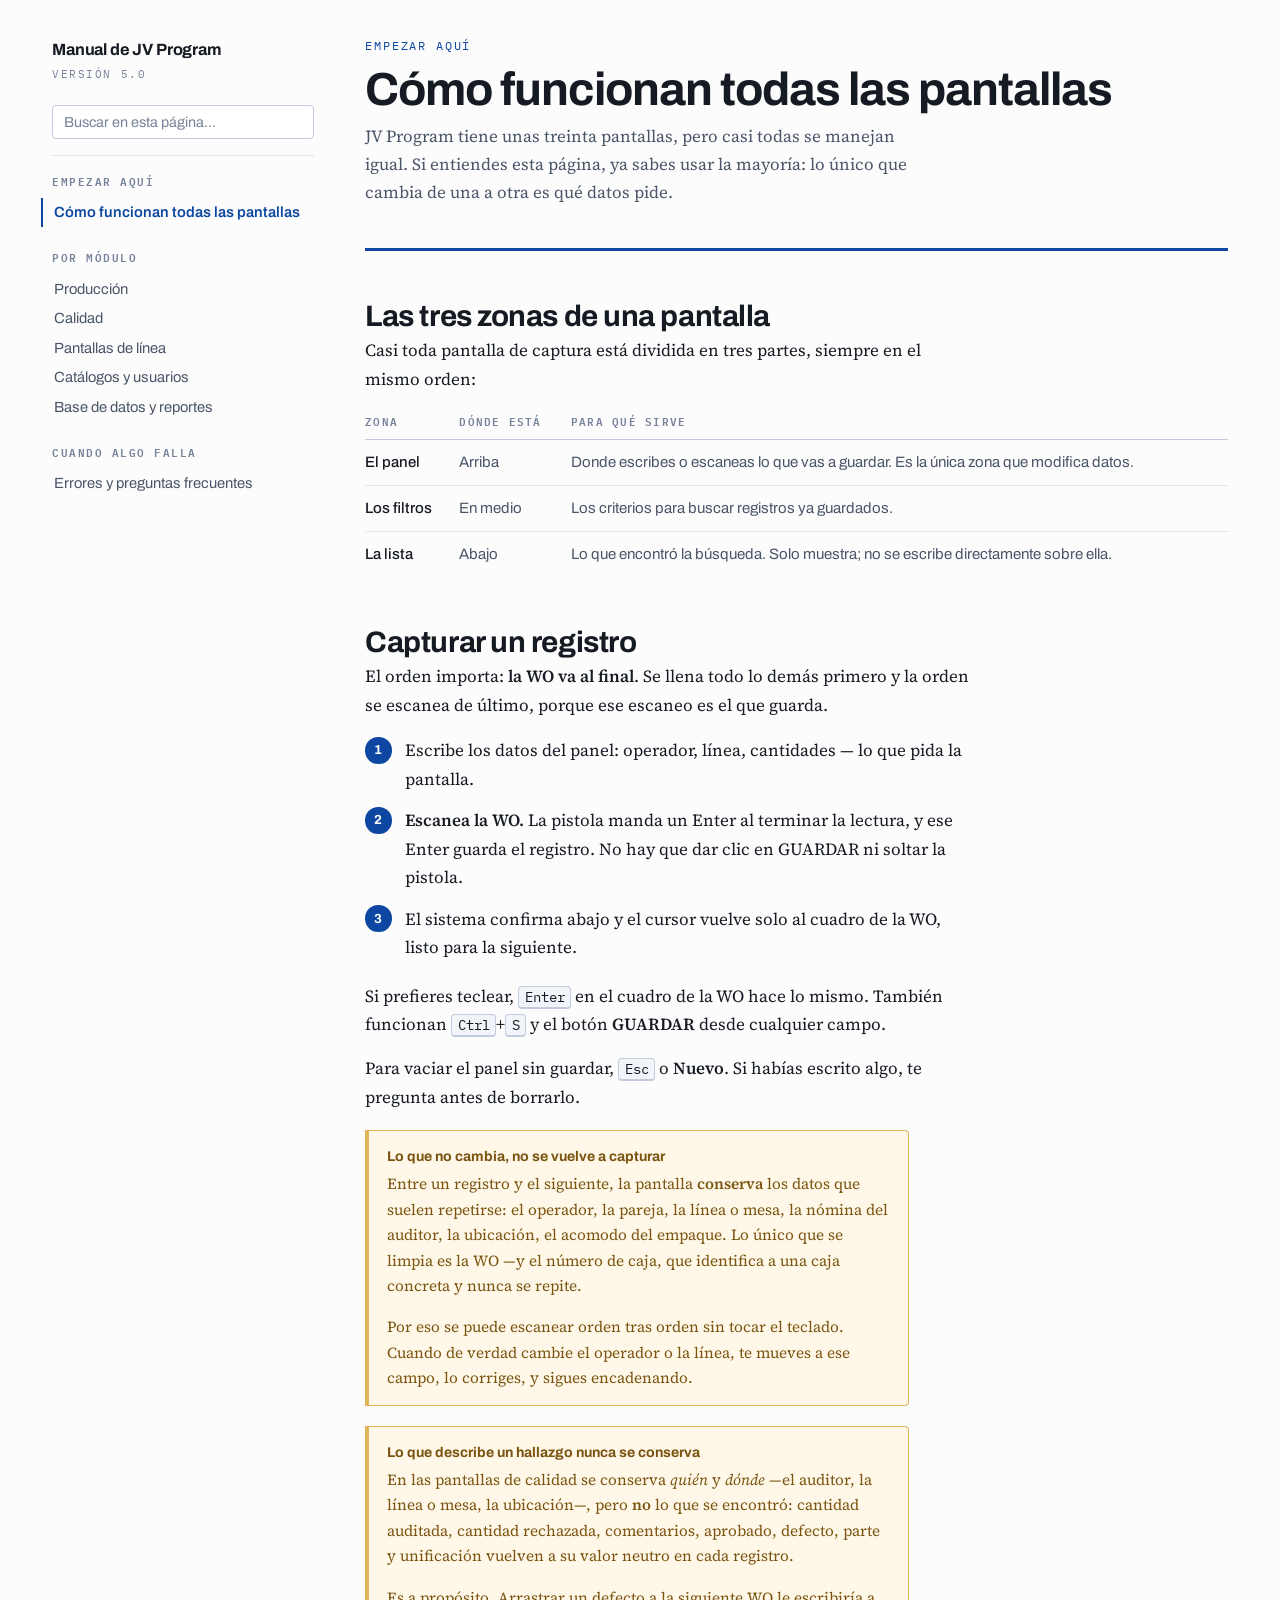
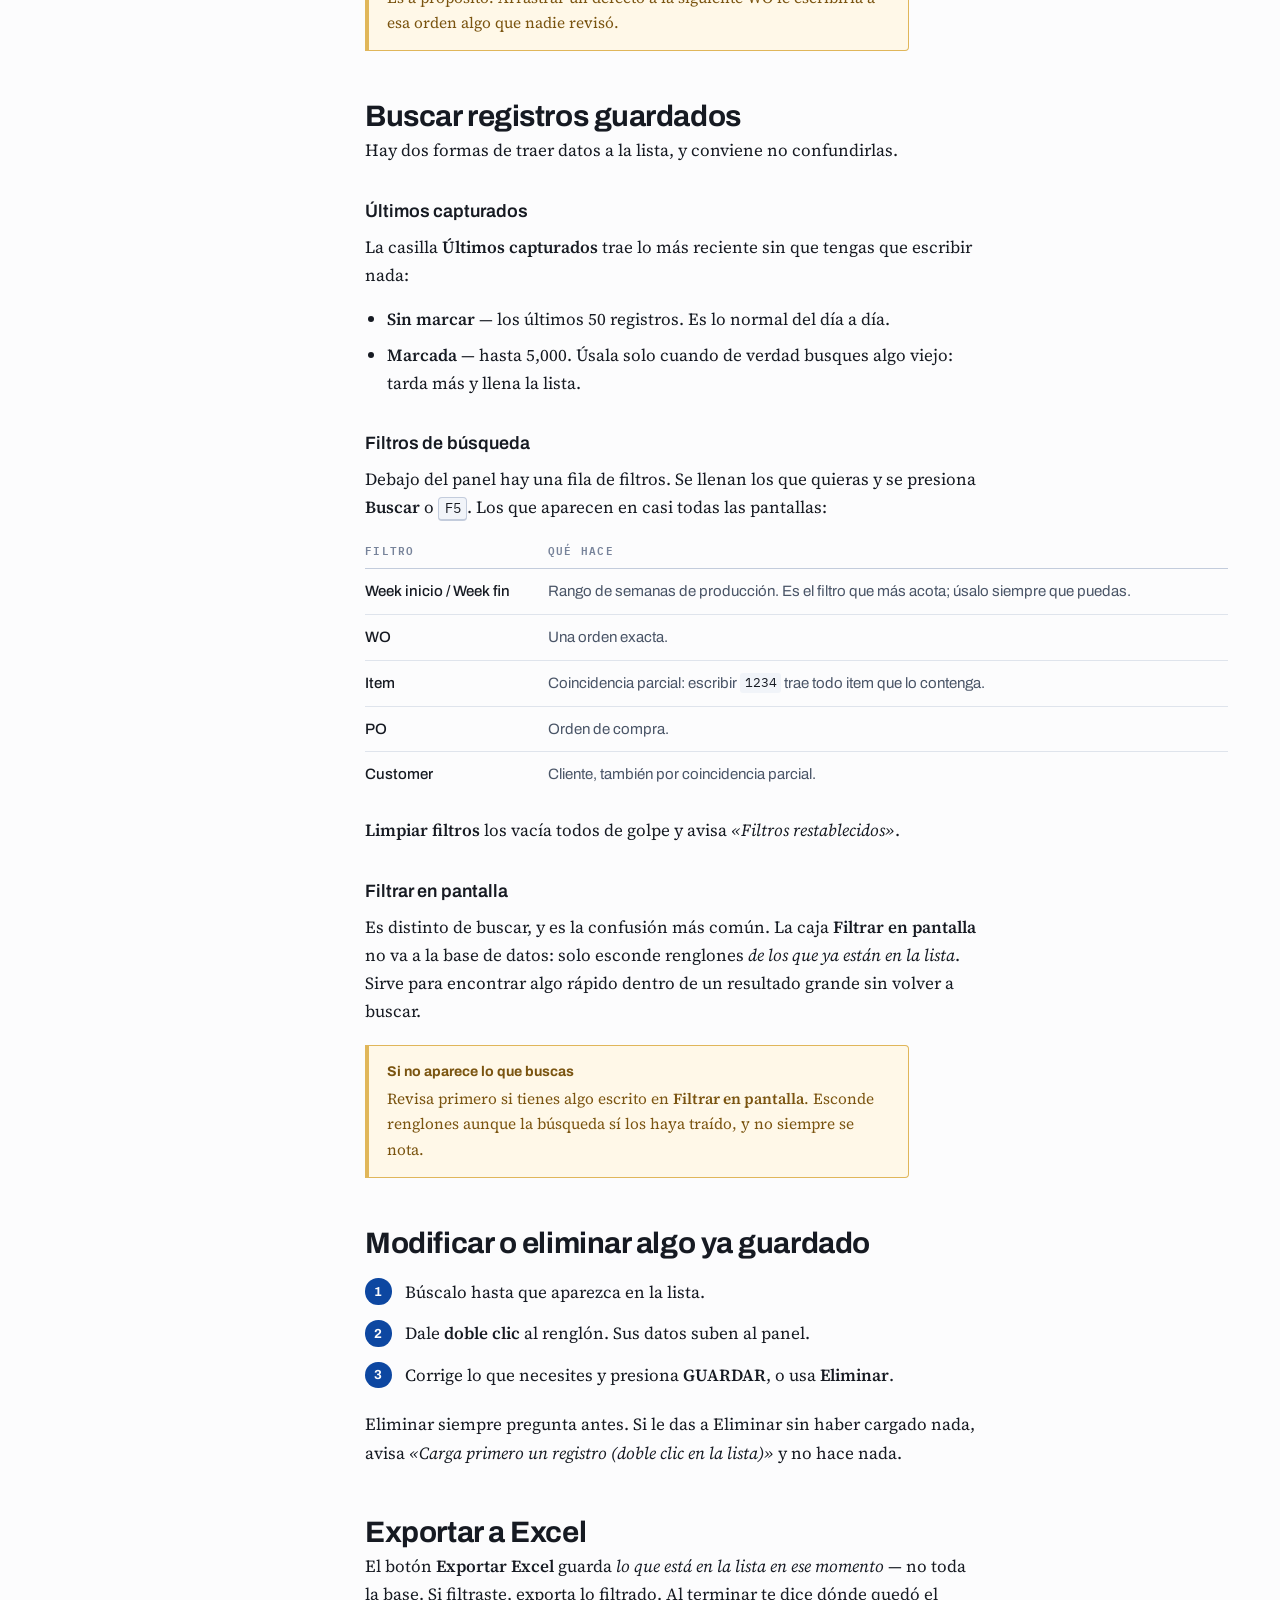
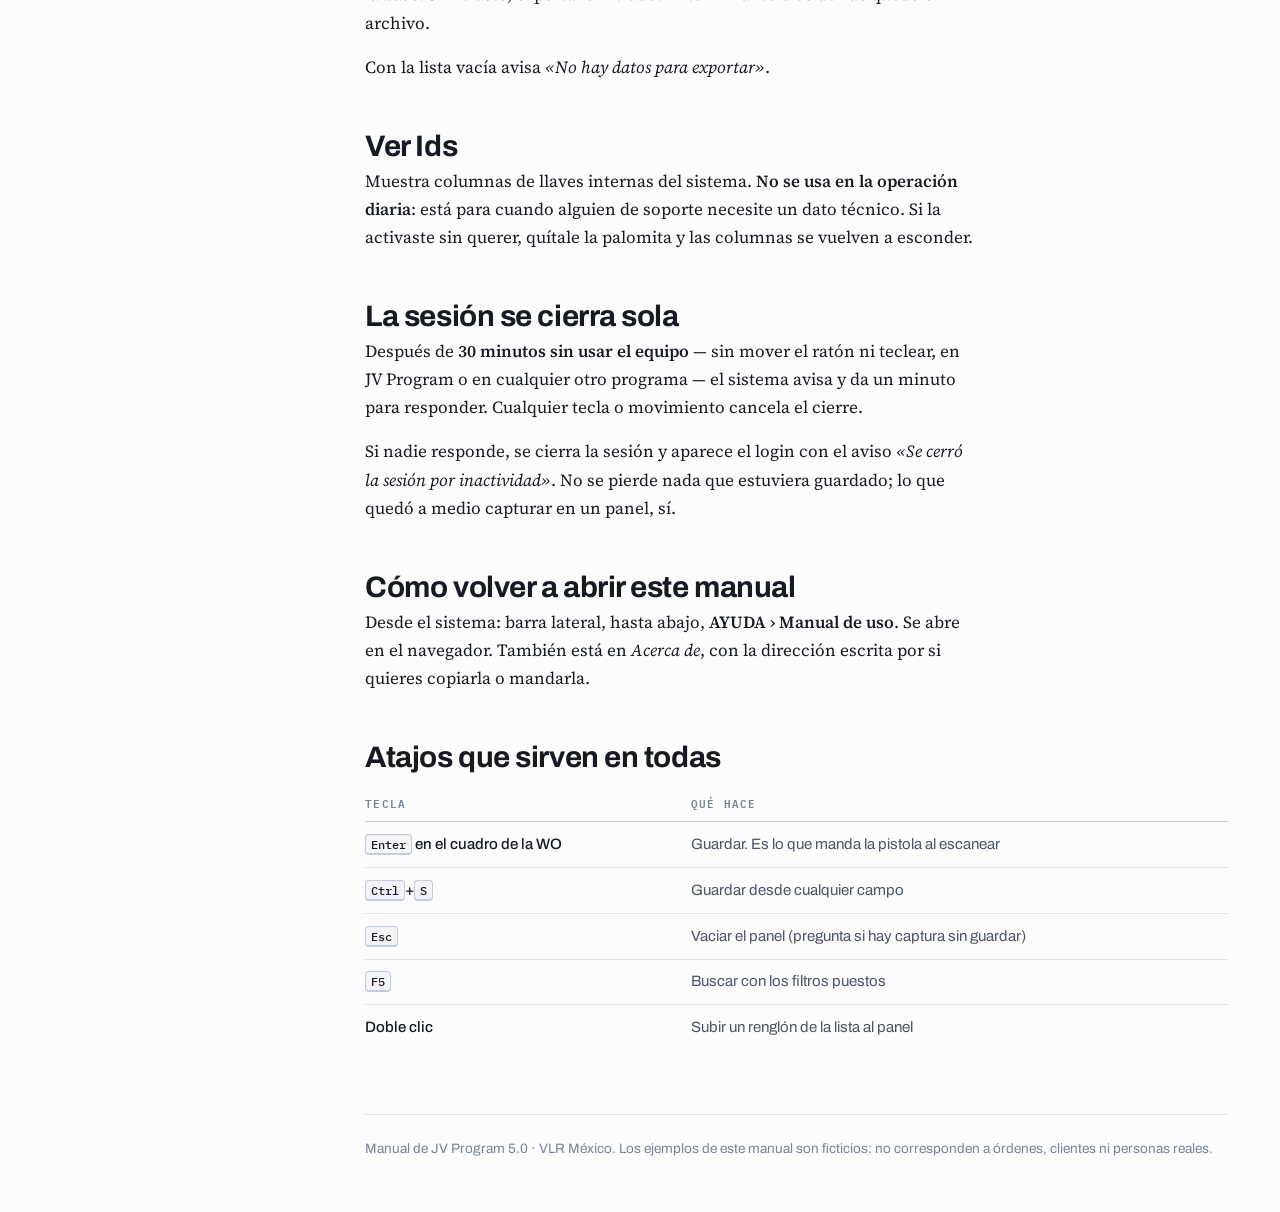
==== commit e97d7daf: "Actualizar la nota de datos conservados: ya no quedan pantallas pendientes Empacado, Inspeccion fina" ====
--- a/index.html
+++ b/index.html
@@ -73,18 +73,21 @@
   <div class="ojo">
     <b>Lo que no cambia, no se vuelve a capturar</b>
     <p>Entre un registro y el siguiente, la pantalla <strong>conserva</strong> los datos que
-      suelen repetirse: el operador, la pareja, la línea o mesa, la nómina del auditor. Lo
-      único que se limpia es la WO.</p>
+      suelen repetirse: el operador, la pareja, la línea o mesa, la nómina del auditor, la
+      ubicación, el acomodo del empaque. Lo único que se limpia es la WO —y el número de caja,
+      que identifica a una caja concreta y nunca se repite.</p>
     <p>Por eso se puede escanear orden tras orden sin tocar el teclado. Cuando de verdad cambie
       el operador o la línea, te mueves a ese campo, lo corriges, y sigues encadenando.</p>
   </div>
 
   <div class="ojo">
-    <b>Tres pantallas todavía no lo hacen</b>
-    <p><em>Registro Empacado</em>, <em>Inspección final</em> e <em>Inspección Cut/Sew</em> sí
-      limpian todo al guardar, incluido el operador. Ahí hay que volver a capturarlo en cada
-      registro, así que el encadenado de escaneos no funciona igual. Está pendiente de
-      igualarlas con las demás.</p>
+    <b>Lo que describe un hallazgo nunca se conserva</b>
+    <p>En las pantallas de calidad se conserva <em>quién</em> y <em>dónde</em> —el auditor, la
+      línea o mesa, la ubicación—, pero <strong>no</strong> lo que se encontró: cantidad
+      auditada, cantidad rechazada, comentarios, aprobado, defecto, parte y unificación vuelven
+      a su valor neutro en cada registro.</p>
+    <p>Es a propósito. Arrastrar un defecto a la siguiente WO le escribiría a esa orden algo que
+      nadie revisó.</p>
   </div>
 
   <h2 id="buscar-registros">Buscar registros guardados</h2>
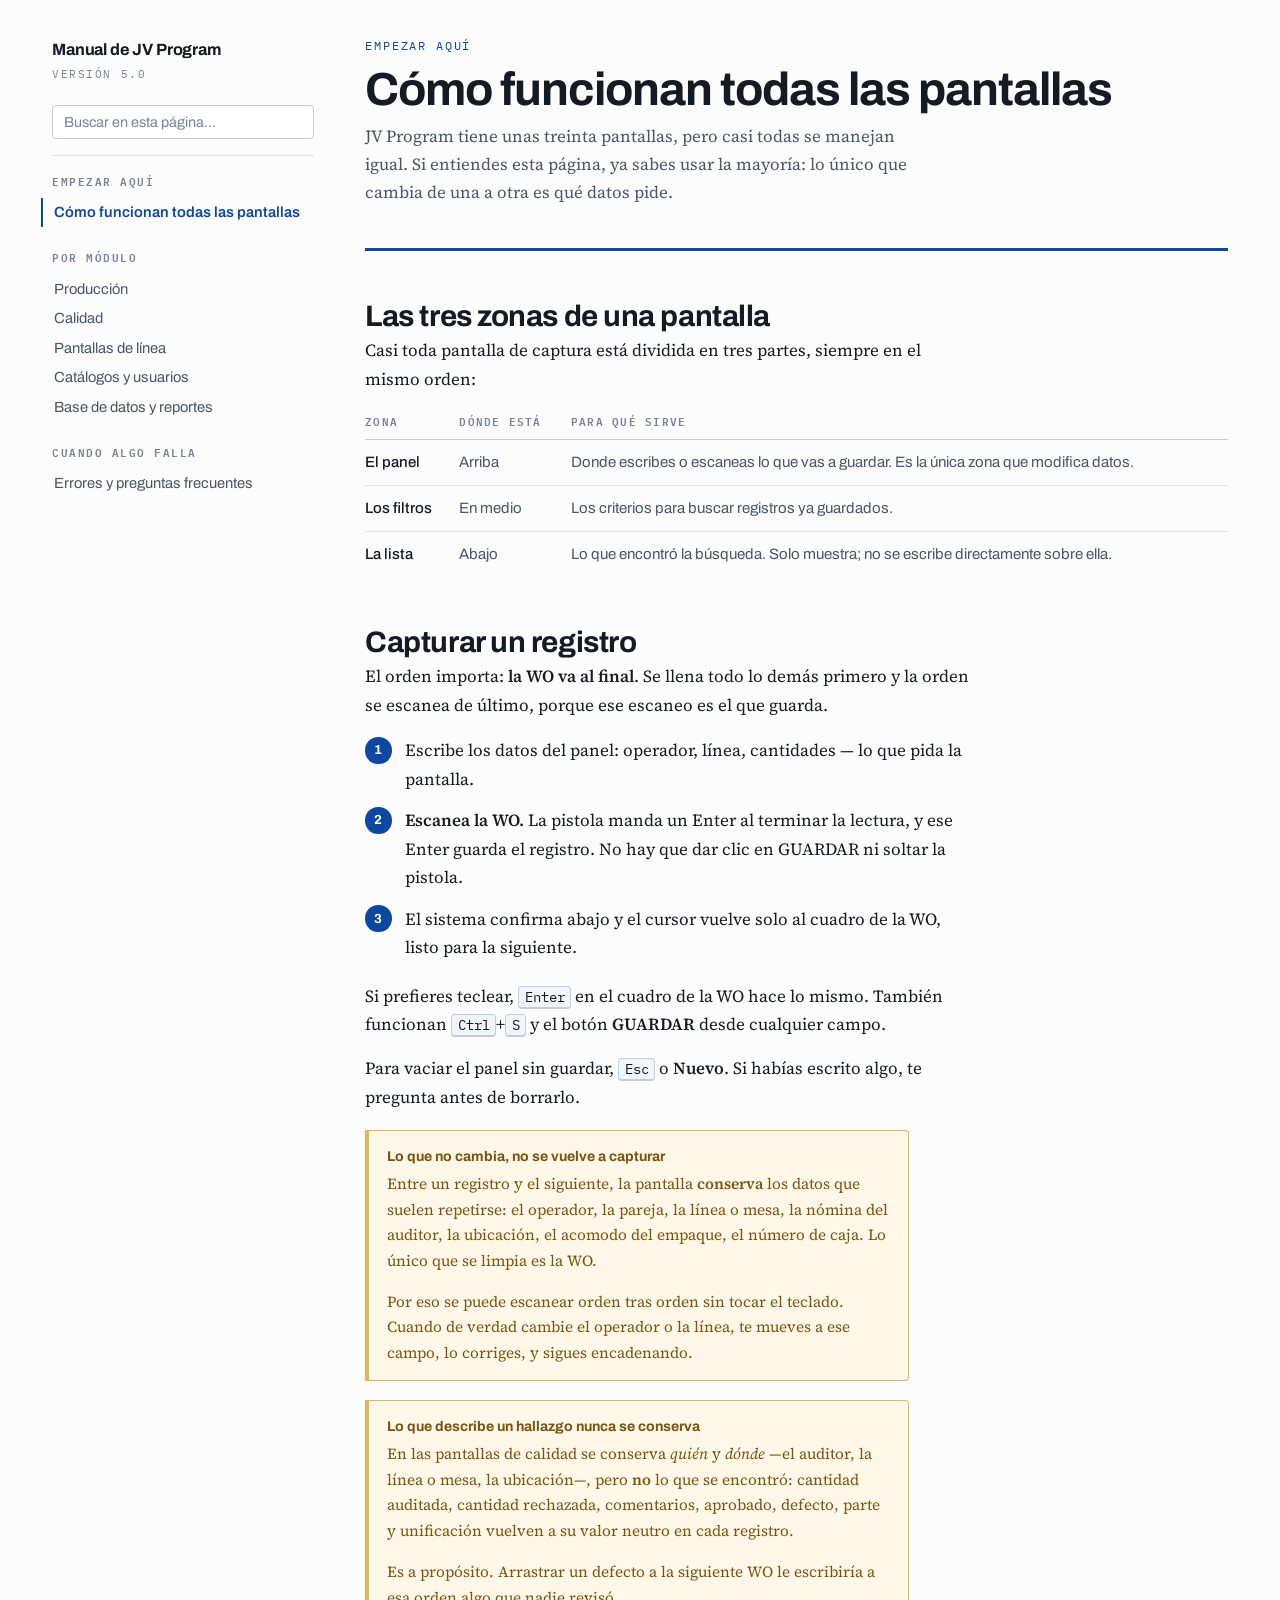
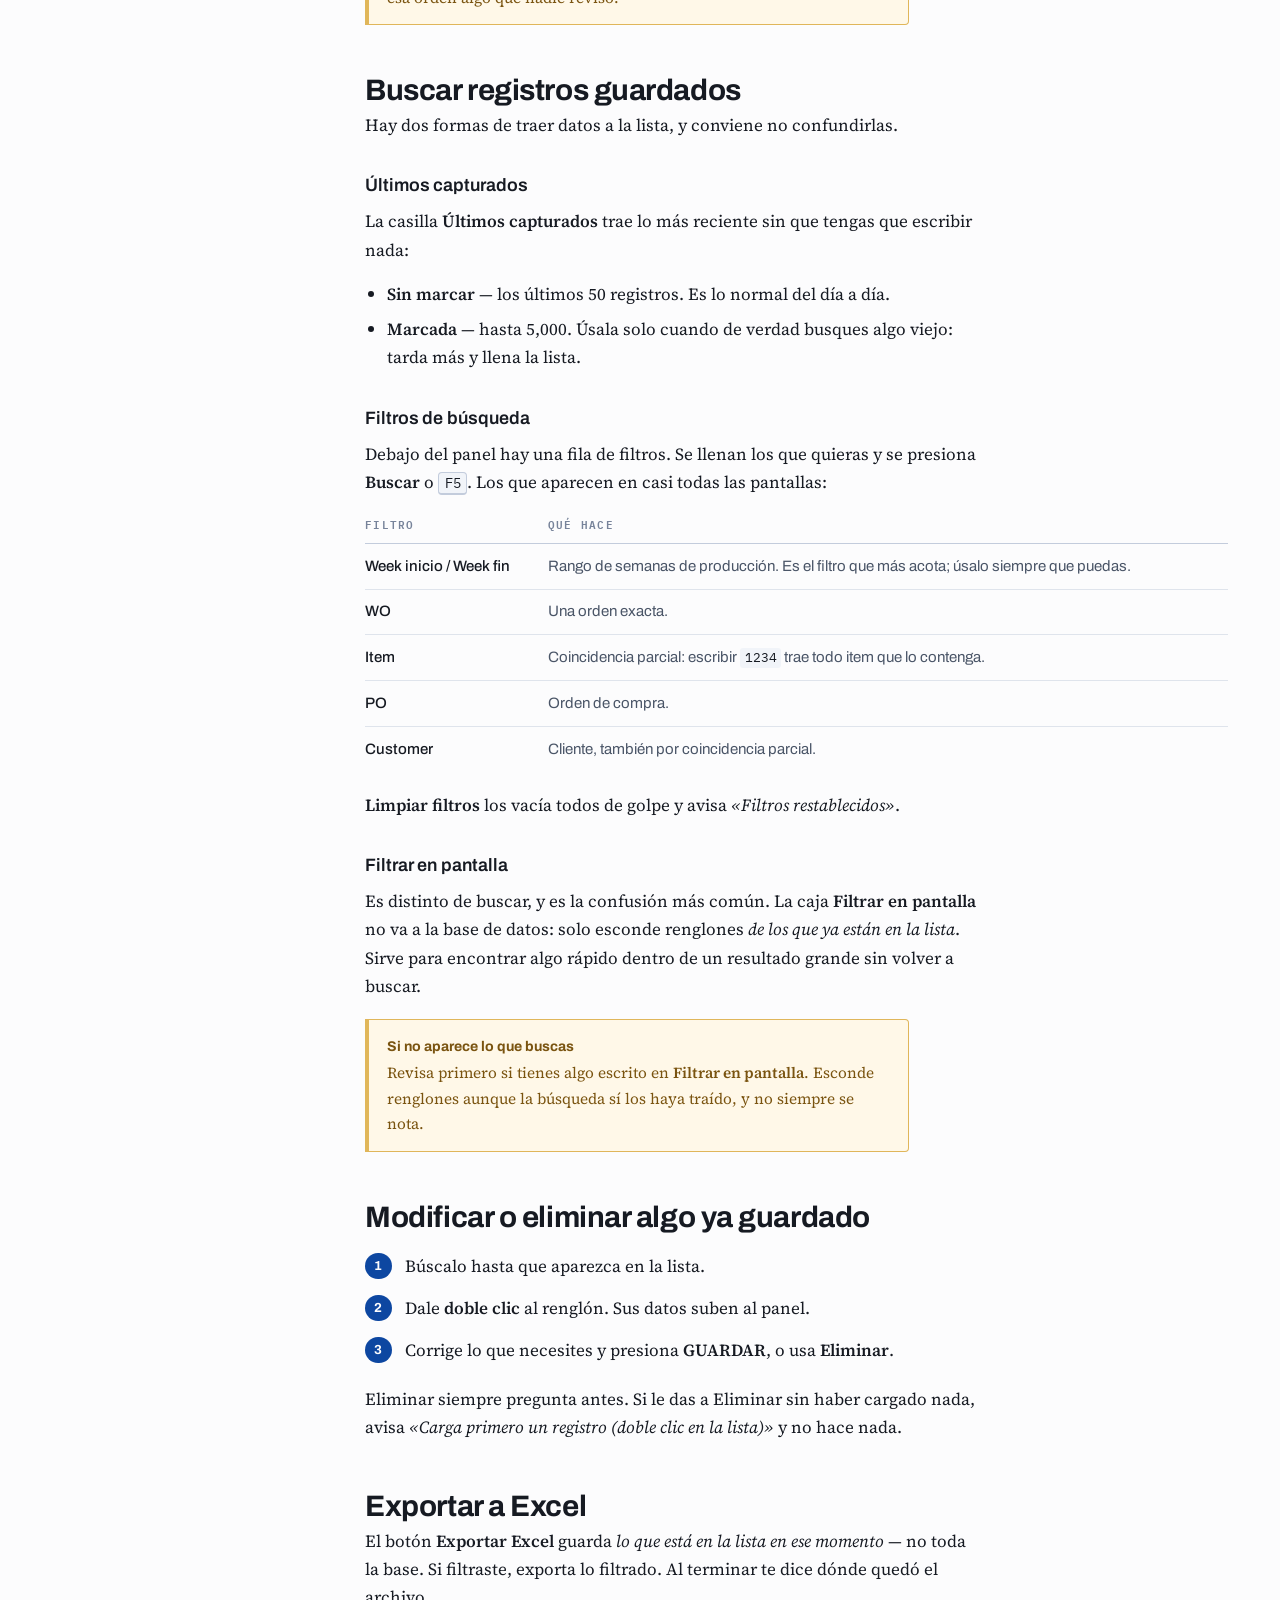
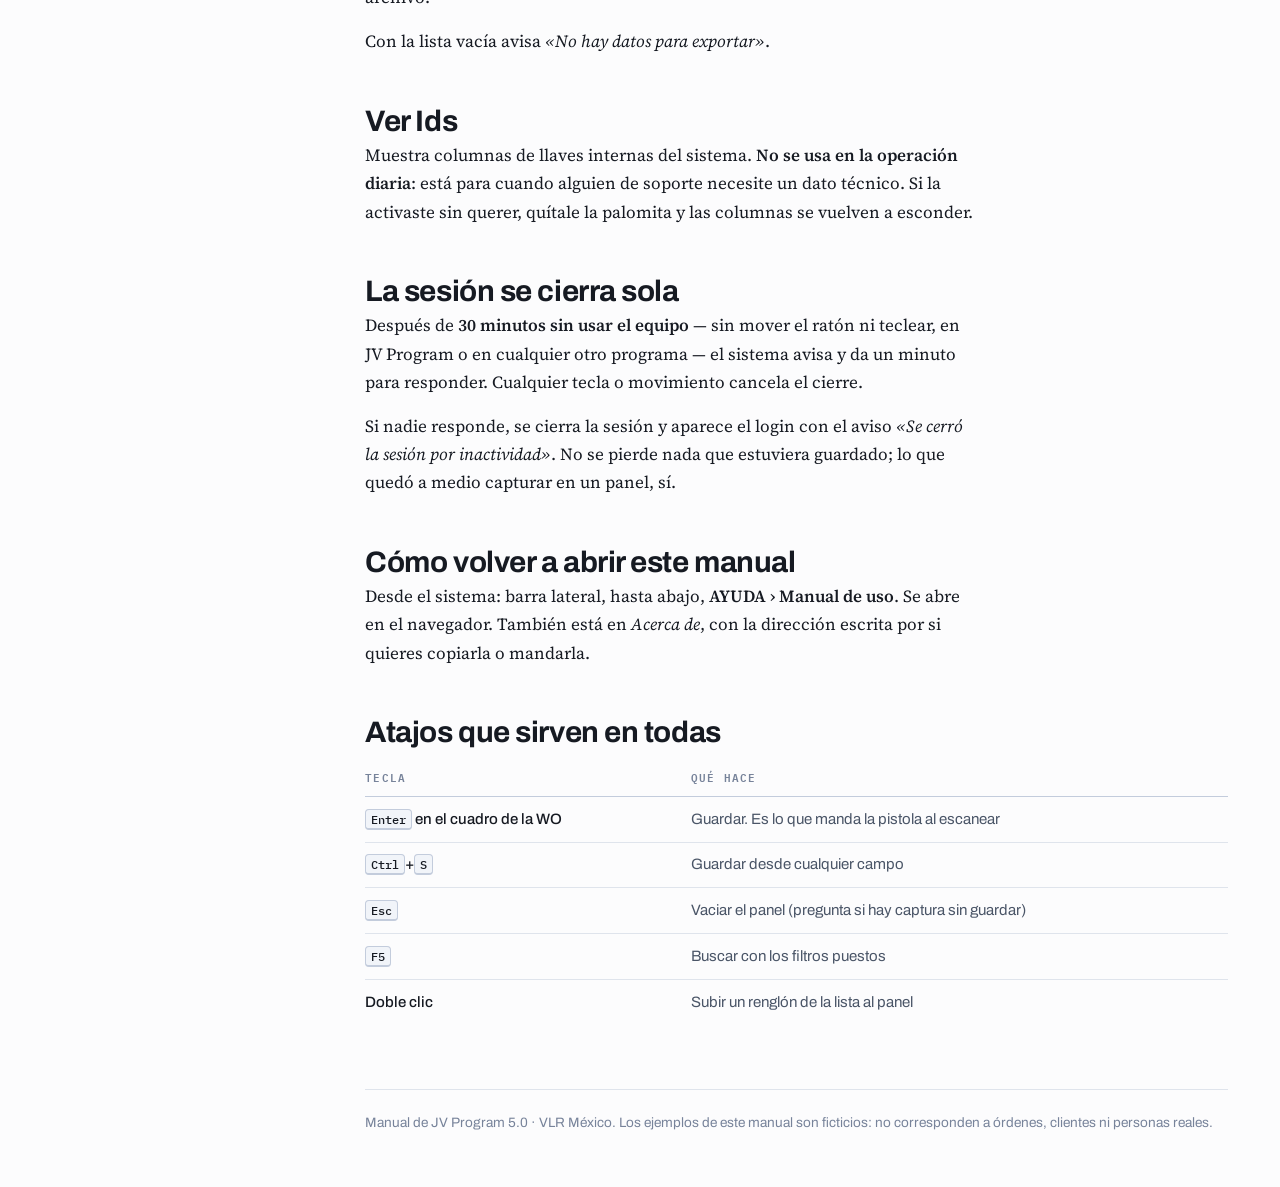
==== commit 32cc6eca: "Corregir la nota: el numero de caja tambien se conserva Decia que nunca se repite, y si se repite: e" ====
--- a/index.html
+++ b/index.html
@@ -74,8 +74,7 @@
     <b>Lo que no cambia, no se vuelve a capturar</b>
     <p>Entre un registro y el siguiente, la pantalla <strong>conserva</strong> los datos que
       suelen repetirse: el operador, la pareja, la línea o mesa, la nómina del auditor, la
-      ubicación, el acomodo del empaque. Lo único que se limpia es la WO —y el número de caja,
-      que identifica a una caja concreta y nunca se repite.</p>
+      ubicación, el acomodo del empaque, el número de caja. Lo único que se limpia es la WO.</p>
     <p>Por eso se puede escanear orden tras orden sin tocar el teclado. Cuando de verdad cambie
       el operador o la línea, te mueves a ese campo, lo corriges, y sigues encadenando.</p>
   </div>
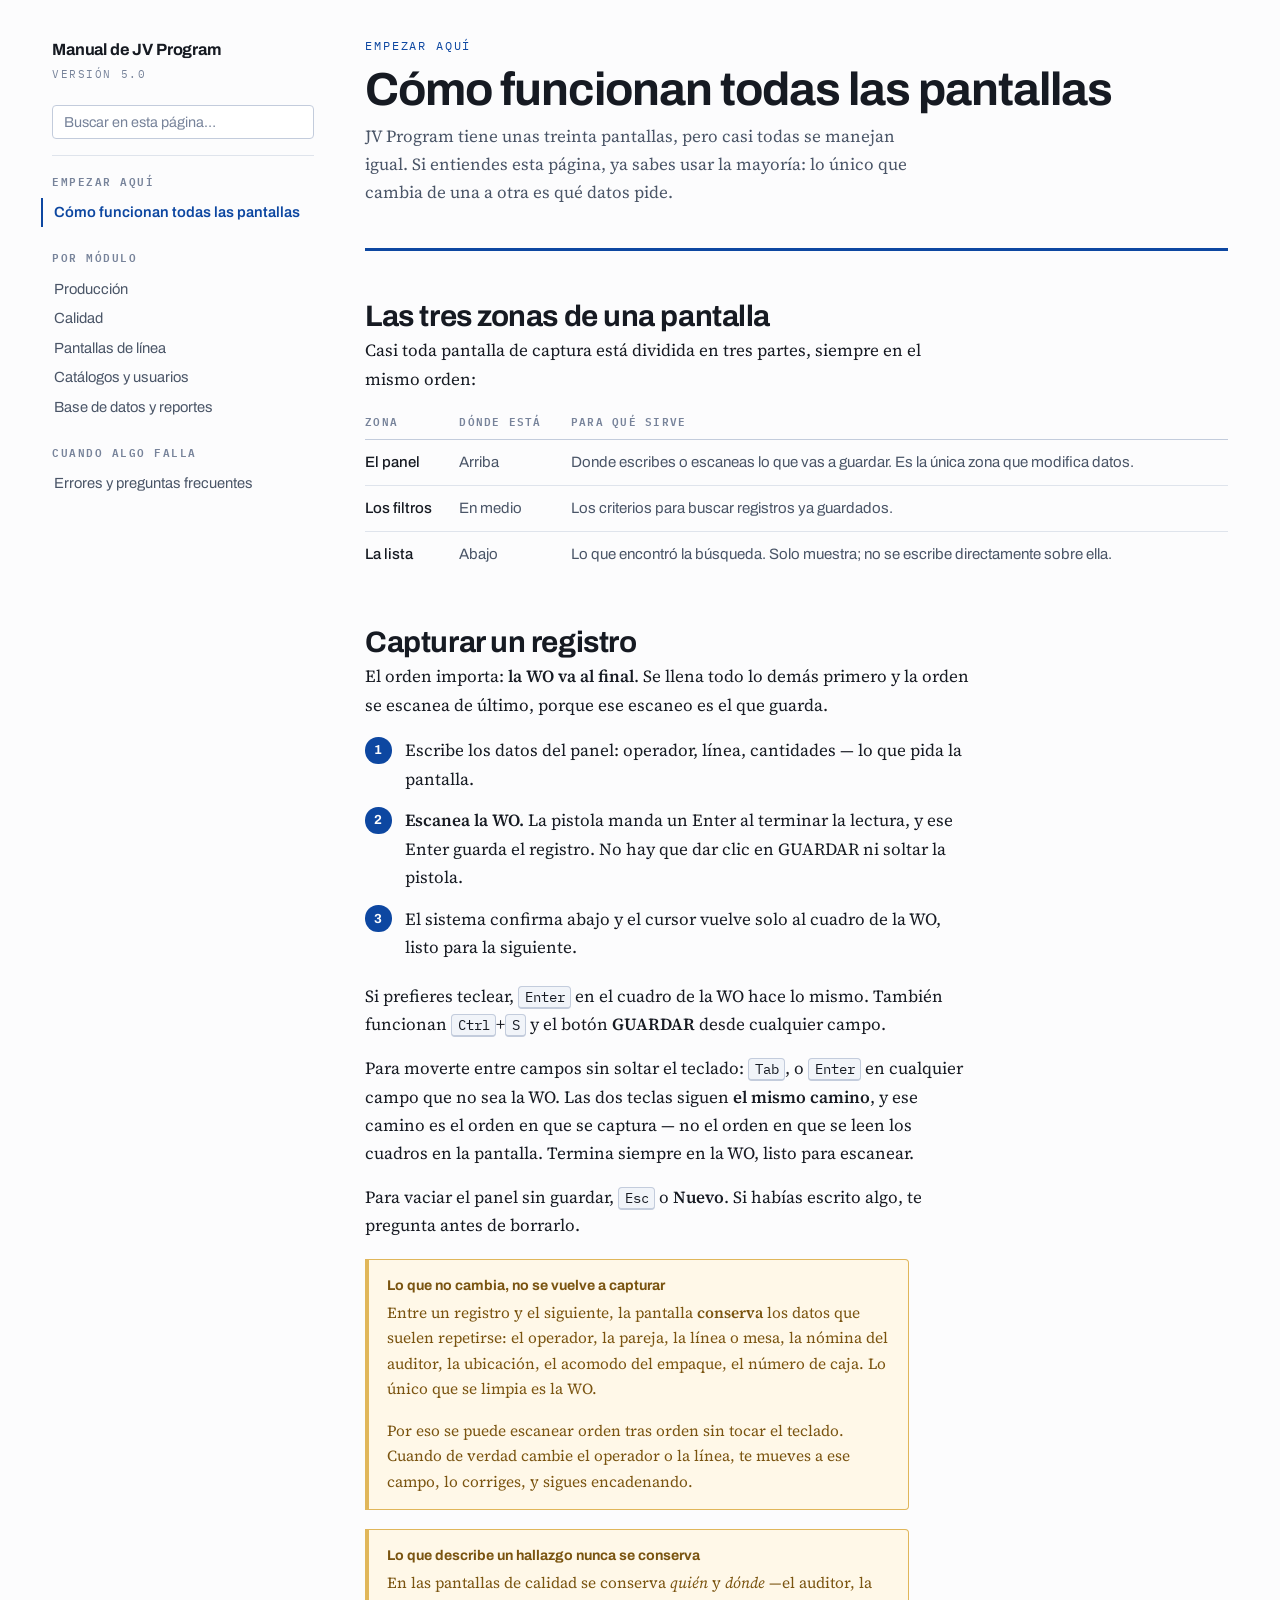
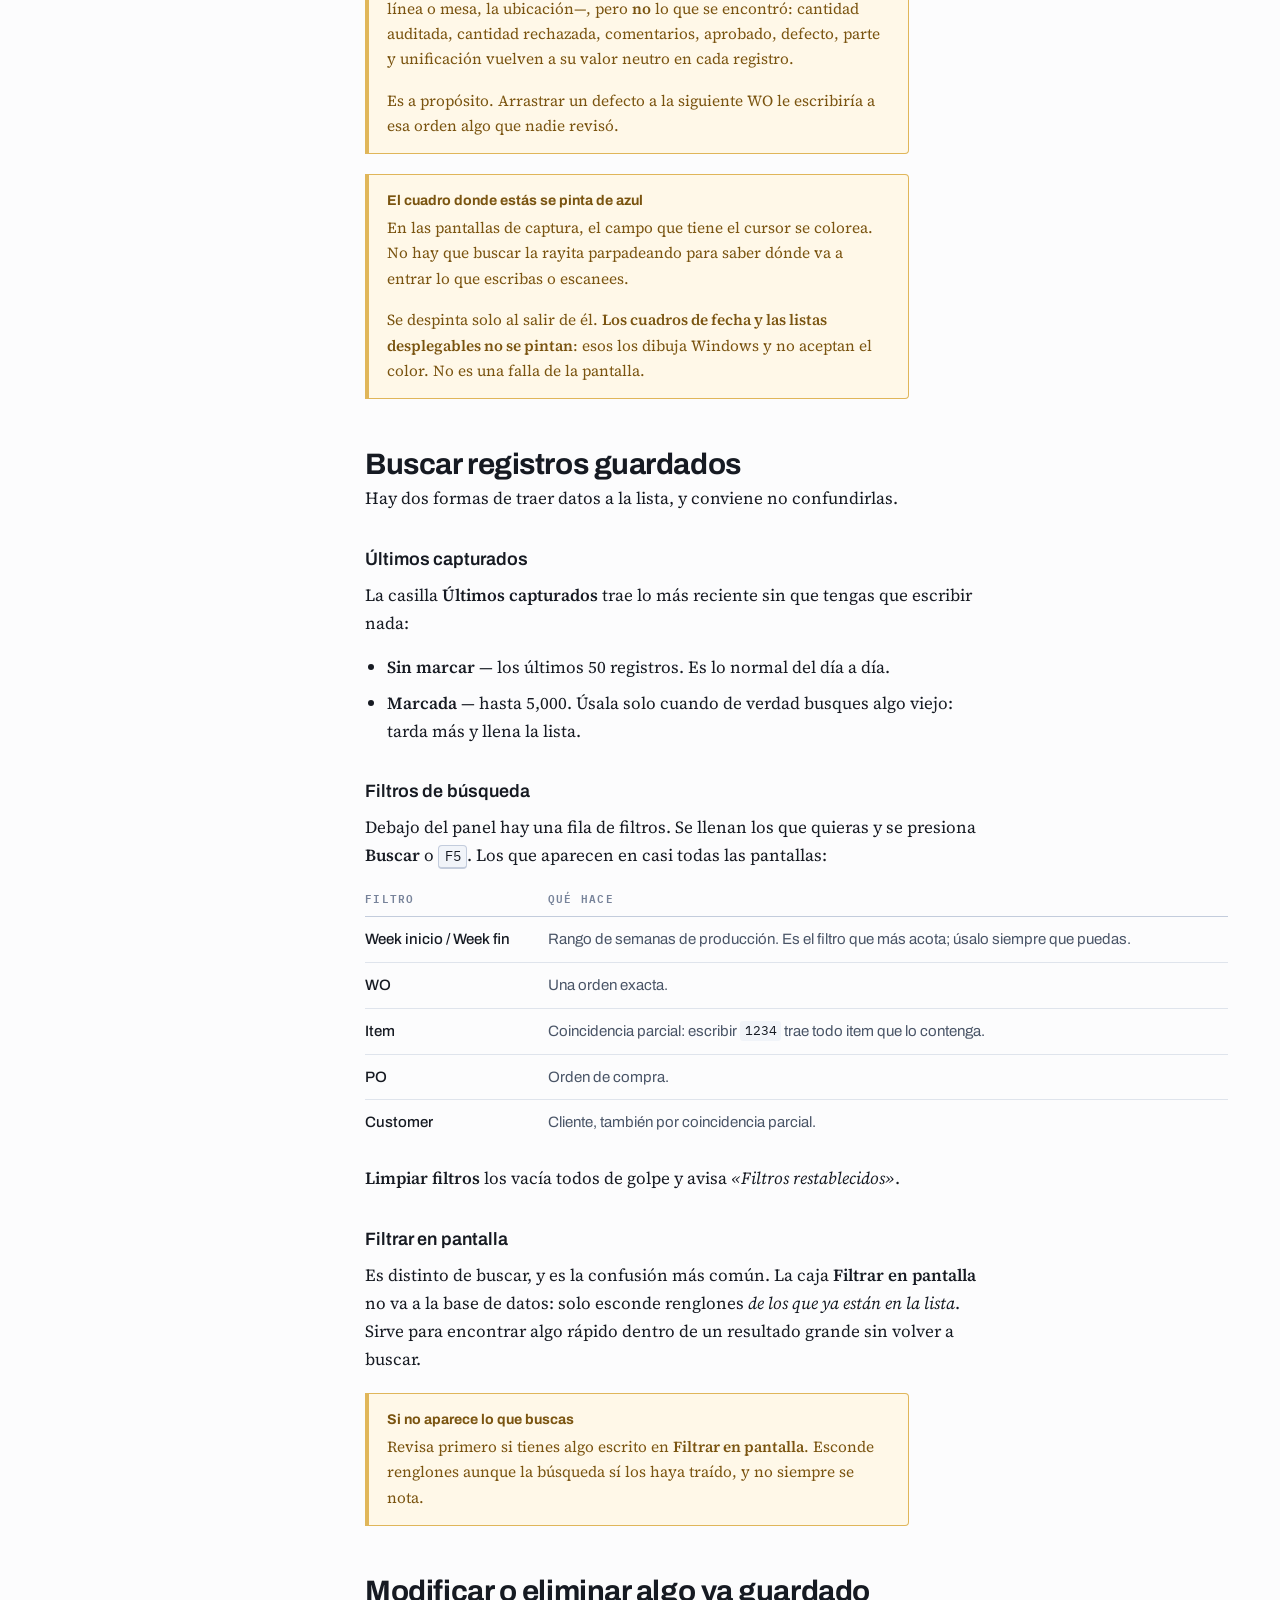
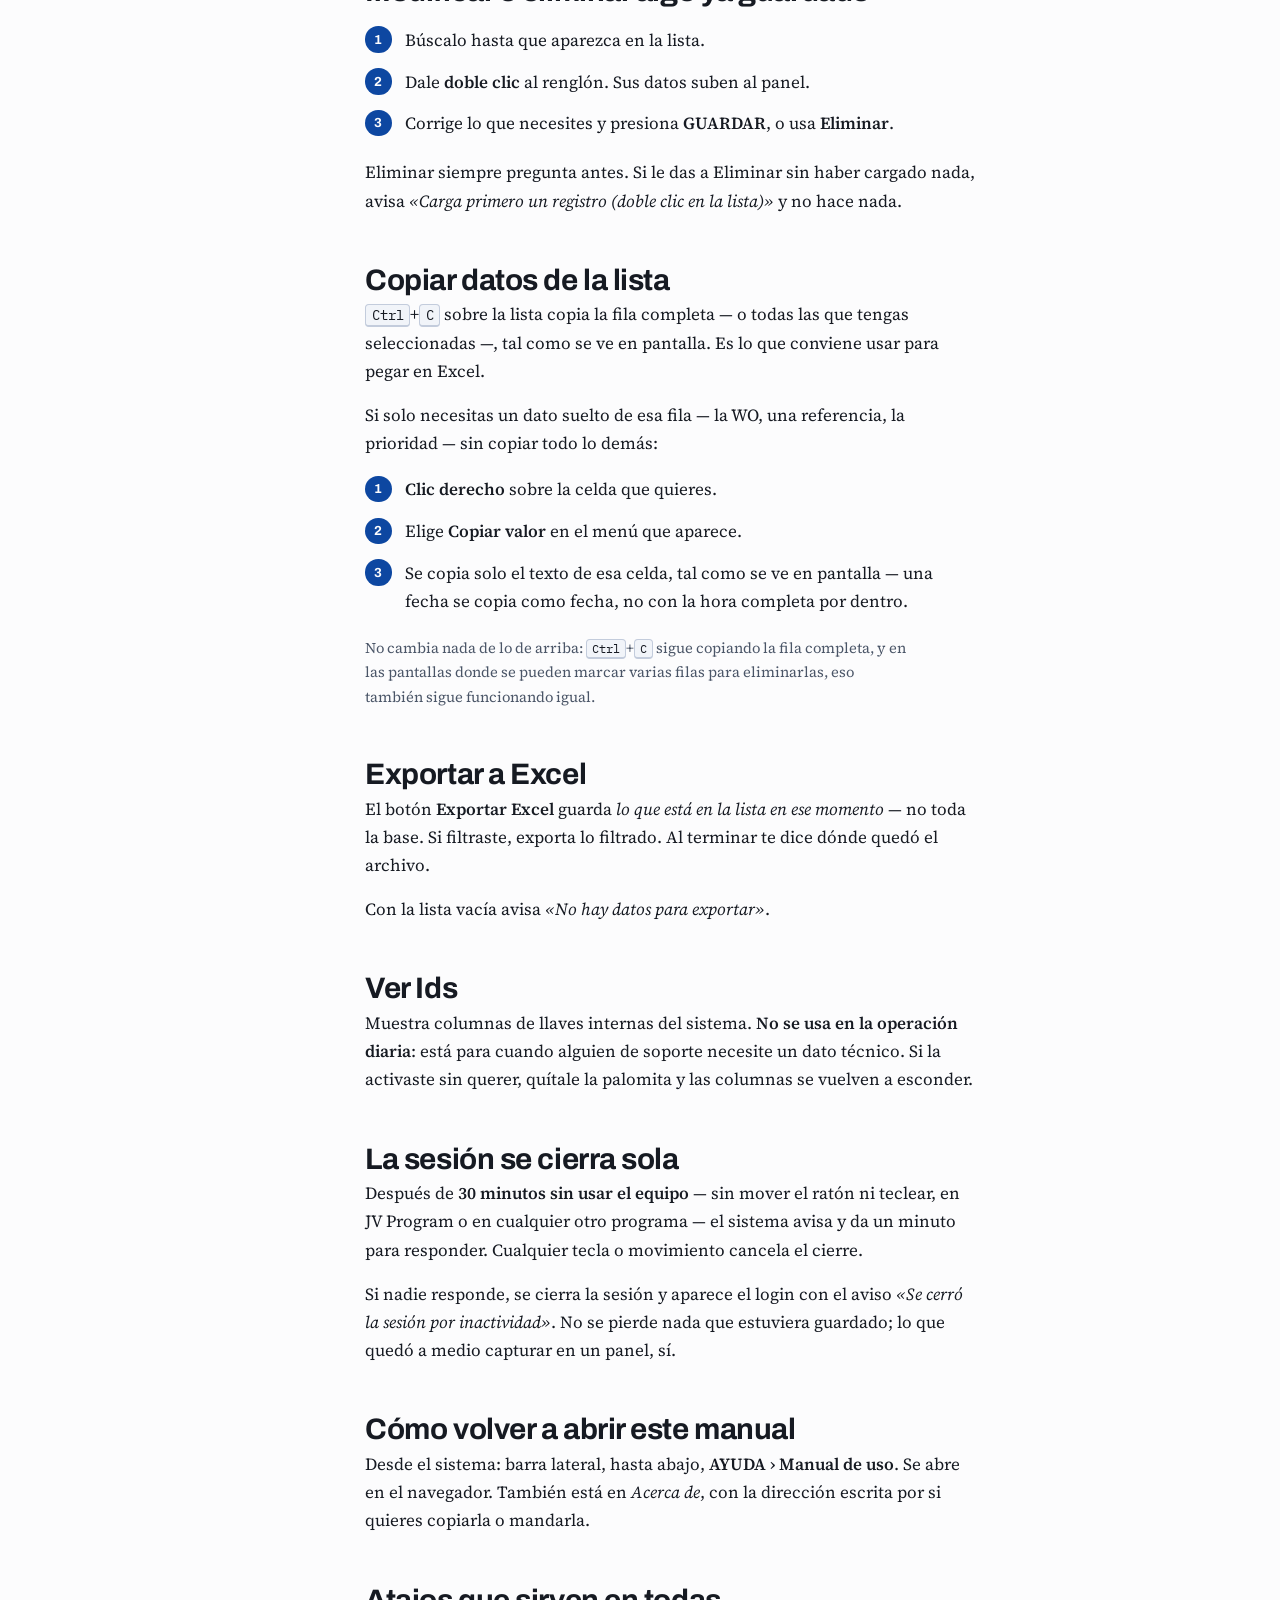
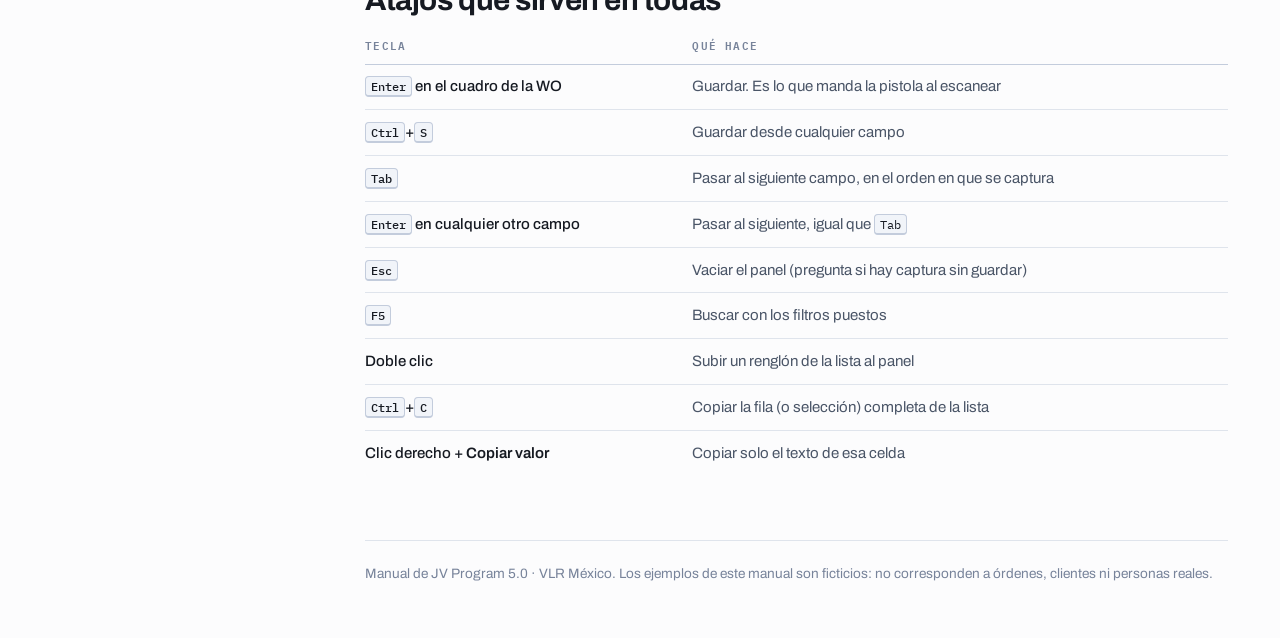
==== commit c4ad5dfc: "Manual al dia: tablero rediseñado, copiar valor, tabulacion, campo activo y 0 cajas Este commit cier" ====
--- a/index.html
+++ b/index.html
@@ -67,6 +67,10 @@
   <p>Si prefieres teclear, <kbd>Enter</kbd> en el cuadro de la WO hace lo mismo. También
     funcionan <kbd>Ctrl</kbd>+<kbd>S</kbd> y el botón <strong>GUARDAR</strong> desde cualquier
     campo.</p>
+  <p>Para moverte entre campos sin soltar el teclado: <kbd>Tab</kbd>, o <kbd>Enter</kbd> en
+    cualquier campo que no sea la WO. Las dos teclas siguen <strong>el mismo camino</strong>, y
+    ese camino es el orden en que se captura — no el orden en que se leen los cuadros en la
+    pantalla. Termina siempre en la WO, listo para escanear.</p>
   <p>Para vaciar el panel sin guardar, <kbd>Esc</kbd> o <strong>Nuevo</strong>. Si habías escrito
     algo, te pregunta antes de borrarlo.</p>
 
@@ -87,6 +91,15 @@
       a su valor neutro en cada registro.</p>
     <p>Es a propósito. Arrastrar un defecto a la siguiente WO le escribiría a esa orden algo que
       nadie revisó.</p>
+  </div>
+
+  <div class="ojo">
+    <b>El cuadro donde estás se pinta de azul</b>
+    <p>En las pantallas de captura, el campo que tiene el cursor se colorea. No hay que buscar
+      la rayita parpadeando para saber dónde va a entrar lo que escribas o escanees.</p>
+    <p>Se despinta solo al salir de él. <strong>Los cuadros de fecha y las listas
+      desplegables no se pintan</strong>: esos los dibuja Windows y no aceptan el color. No es
+      una falla de la pantalla.</p>
   </div>
 
   <h2 id="buscar-registros">Buscar registros guardados</h2>
@@ -140,6 +153,22 @@
   <p>Eliminar siempre pregunta antes. Si le das a Eliminar sin haber cargado nada, avisa
     <em>«Carga primero un registro (doble clic en la lista)»</em> y no hace nada.</p>
 
+  <h2 id="copiar">Copiar datos de la lista</h2>
+  <p><kbd>Ctrl</kbd>+<kbd>C</kbd> sobre la lista copia la fila completa — o todas las que
+    tengas seleccionadas —, tal como se ve en pantalla. Es lo que conviene usar para pegar
+    en Excel.</p>
+  <p>Si solo necesitas un dato suelto de esa fila — la WO, una referencia, la prioridad —
+    sin copiar todo lo demás:</p>
+  <ol class="pasos">
+    <li><strong>Clic derecho</strong> sobre la celda que quieres.</li>
+    <li>Elige <strong>Copiar valor</strong> en el menú que aparece.</li>
+    <li>Se copia solo el texto de esa celda, tal como se ve en pantalla — una fecha se
+      copia como fecha, no con la hora completa por dentro.</li>
+  </ol>
+  <p class="chico">No cambia nada de lo de arriba: <kbd>Ctrl</kbd>+<kbd>C</kbd> sigue
+    copiando la fila completa, y en las pantallas donde se pueden marcar varias filas para
+    eliminarlas, eso también sigue funcionando igual.</p>
+
   <h2 id="exportar">Exportar a Excel</h2>
   <p>El botón <strong>Exportar Excel</strong> guarda <em>lo que está en la lista en ese
     momento</em> — no toda la base. Si filtraste, exporta lo filtrado. Al terminar te dice
@@ -171,9 +200,13 @@
     <tbody>
       <tr><td><kbd>Enter</kbd> en el cuadro de la WO</td><td>Guardar. Es lo que manda la pistola al escanear</td></tr>
       <tr><td><kbd>Ctrl</kbd>+<kbd>S</kbd></td><td>Guardar desde cualquier campo</td></tr>
+      <tr><td><kbd>Tab</kbd></td><td>Pasar al siguiente campo, en el orden en que se captura</td></tr>
+      <tr><td><kbd>Enter</kbd> en cualquier otro campo</td><td>Pasar al siguiente, igual que <kbd>Tab</kbd></td></tr>
       <tr><td><kbd>Esc</kbd></td><td>Vaciar el panel (pregunta si hay captura sin guardar)</td></tr>
       <tr><td><kbd>F5</kbd></td><td>Buscar con los filtros puestos</td></tr>
       <tr><td>Doble clic</td><td>Subir un renglón de la lista al panel</td></tr>
+      <tr><td><kbd>Ctrl</kbd>+<kbd>C</kbd></td><td>Copiar la fila (o selección) completa de la lista</td></tr>
+      <tr><td>Clic derecho + <strong>Copiar valor</strong></td><td>Copiar solo el texto de esa celda</td></tr>
     </tbody>
   </table>
   </div>
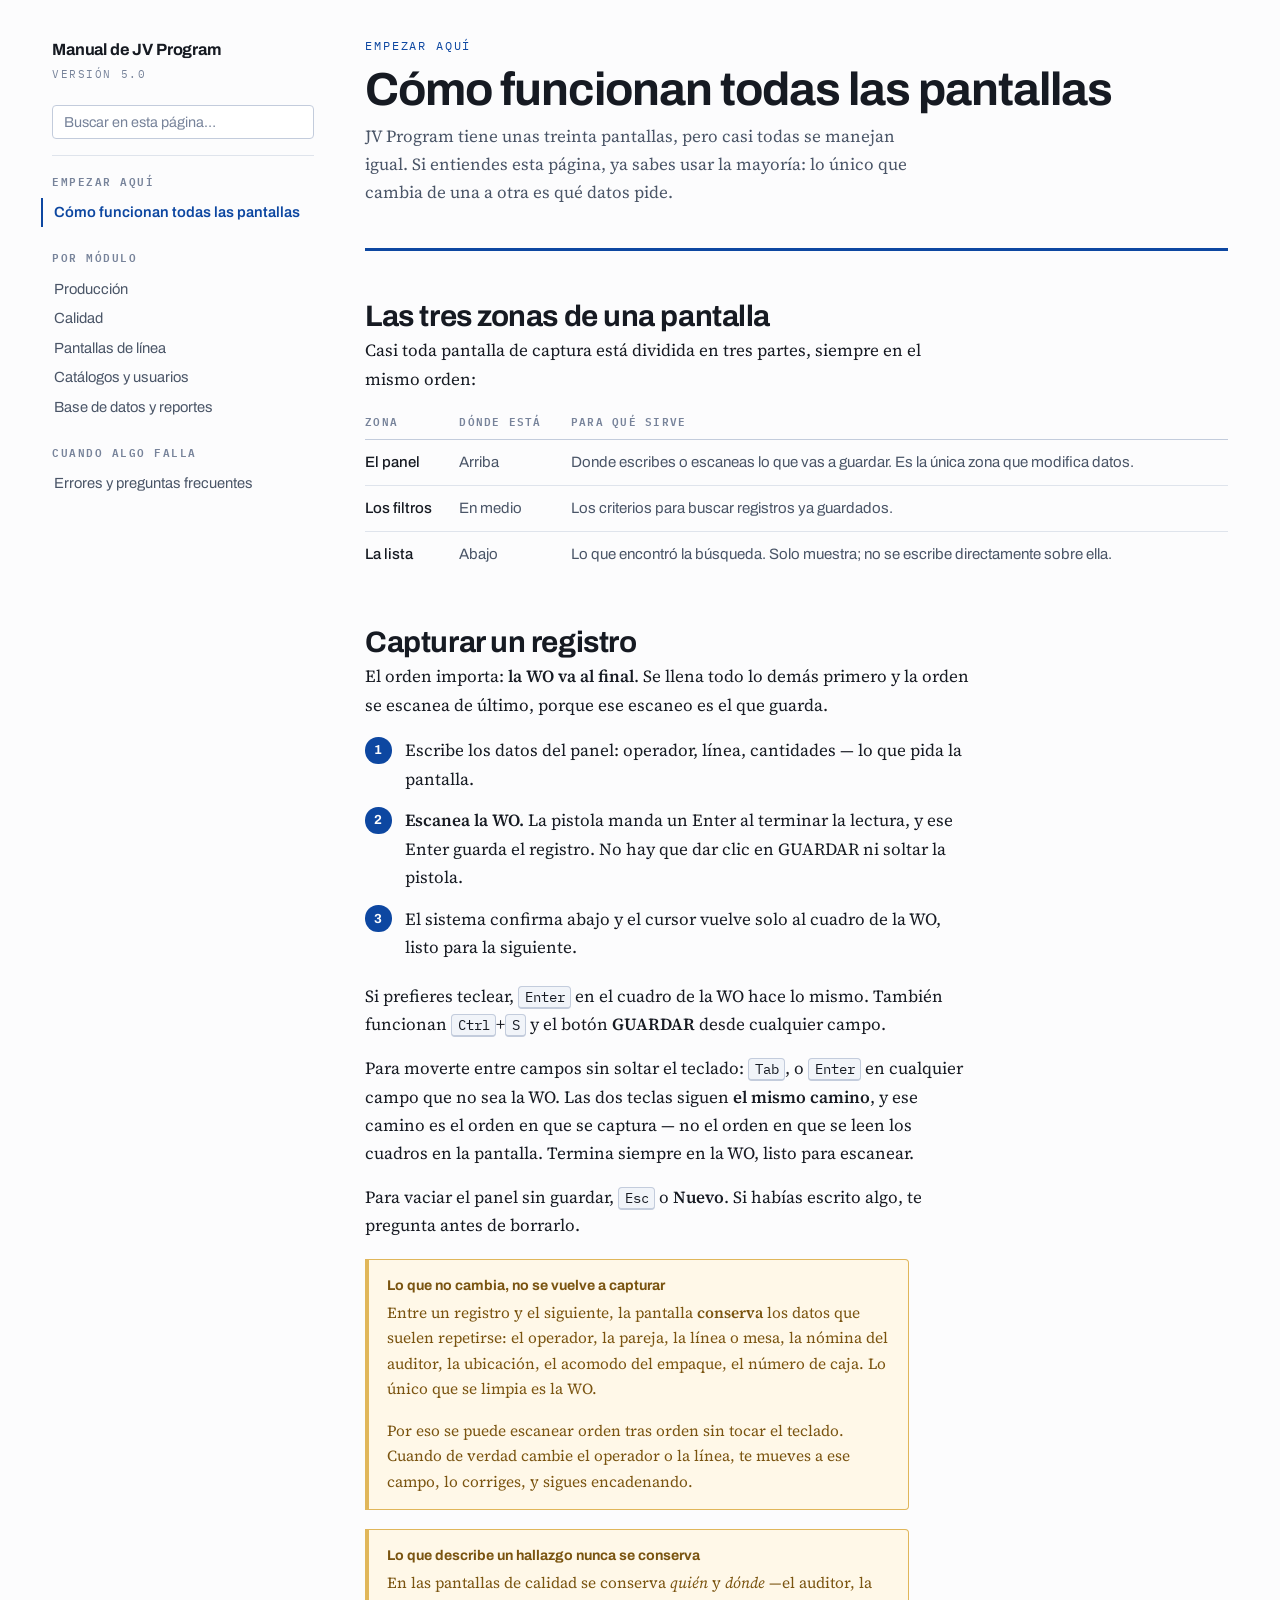
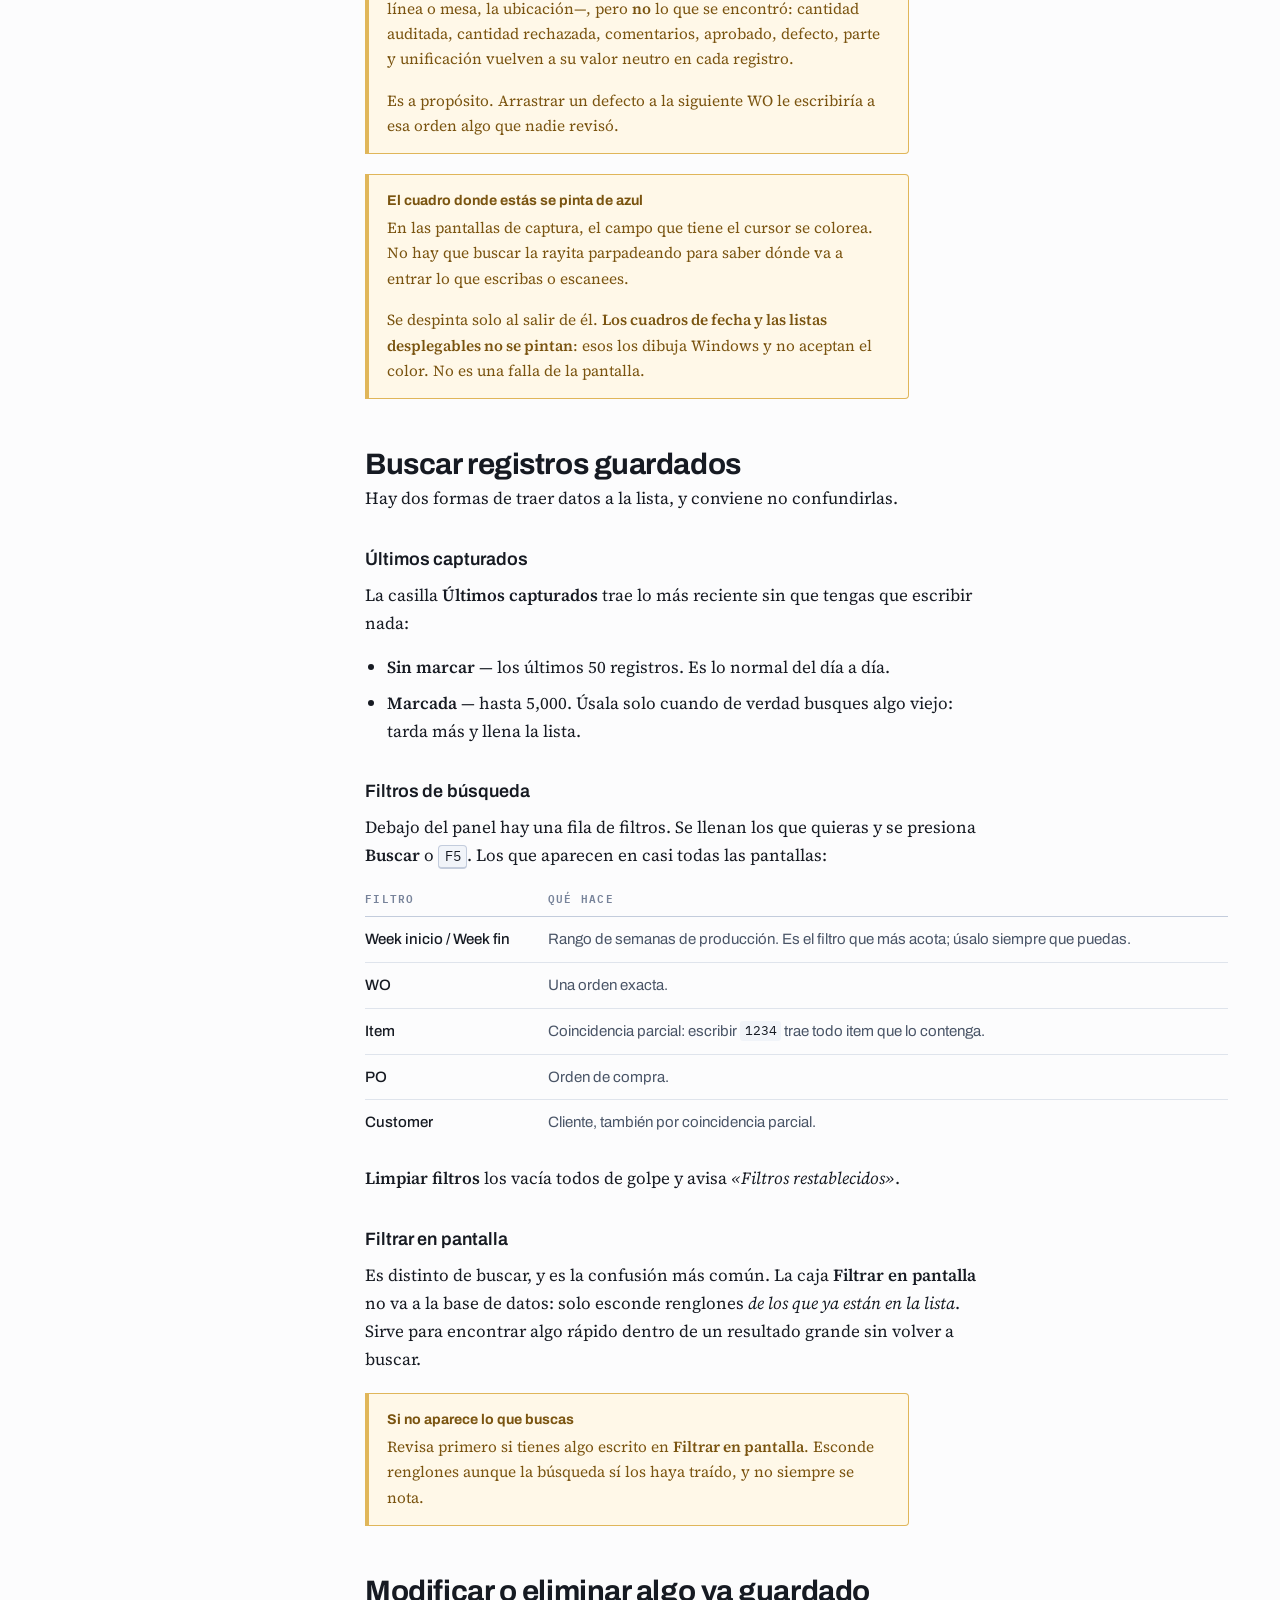
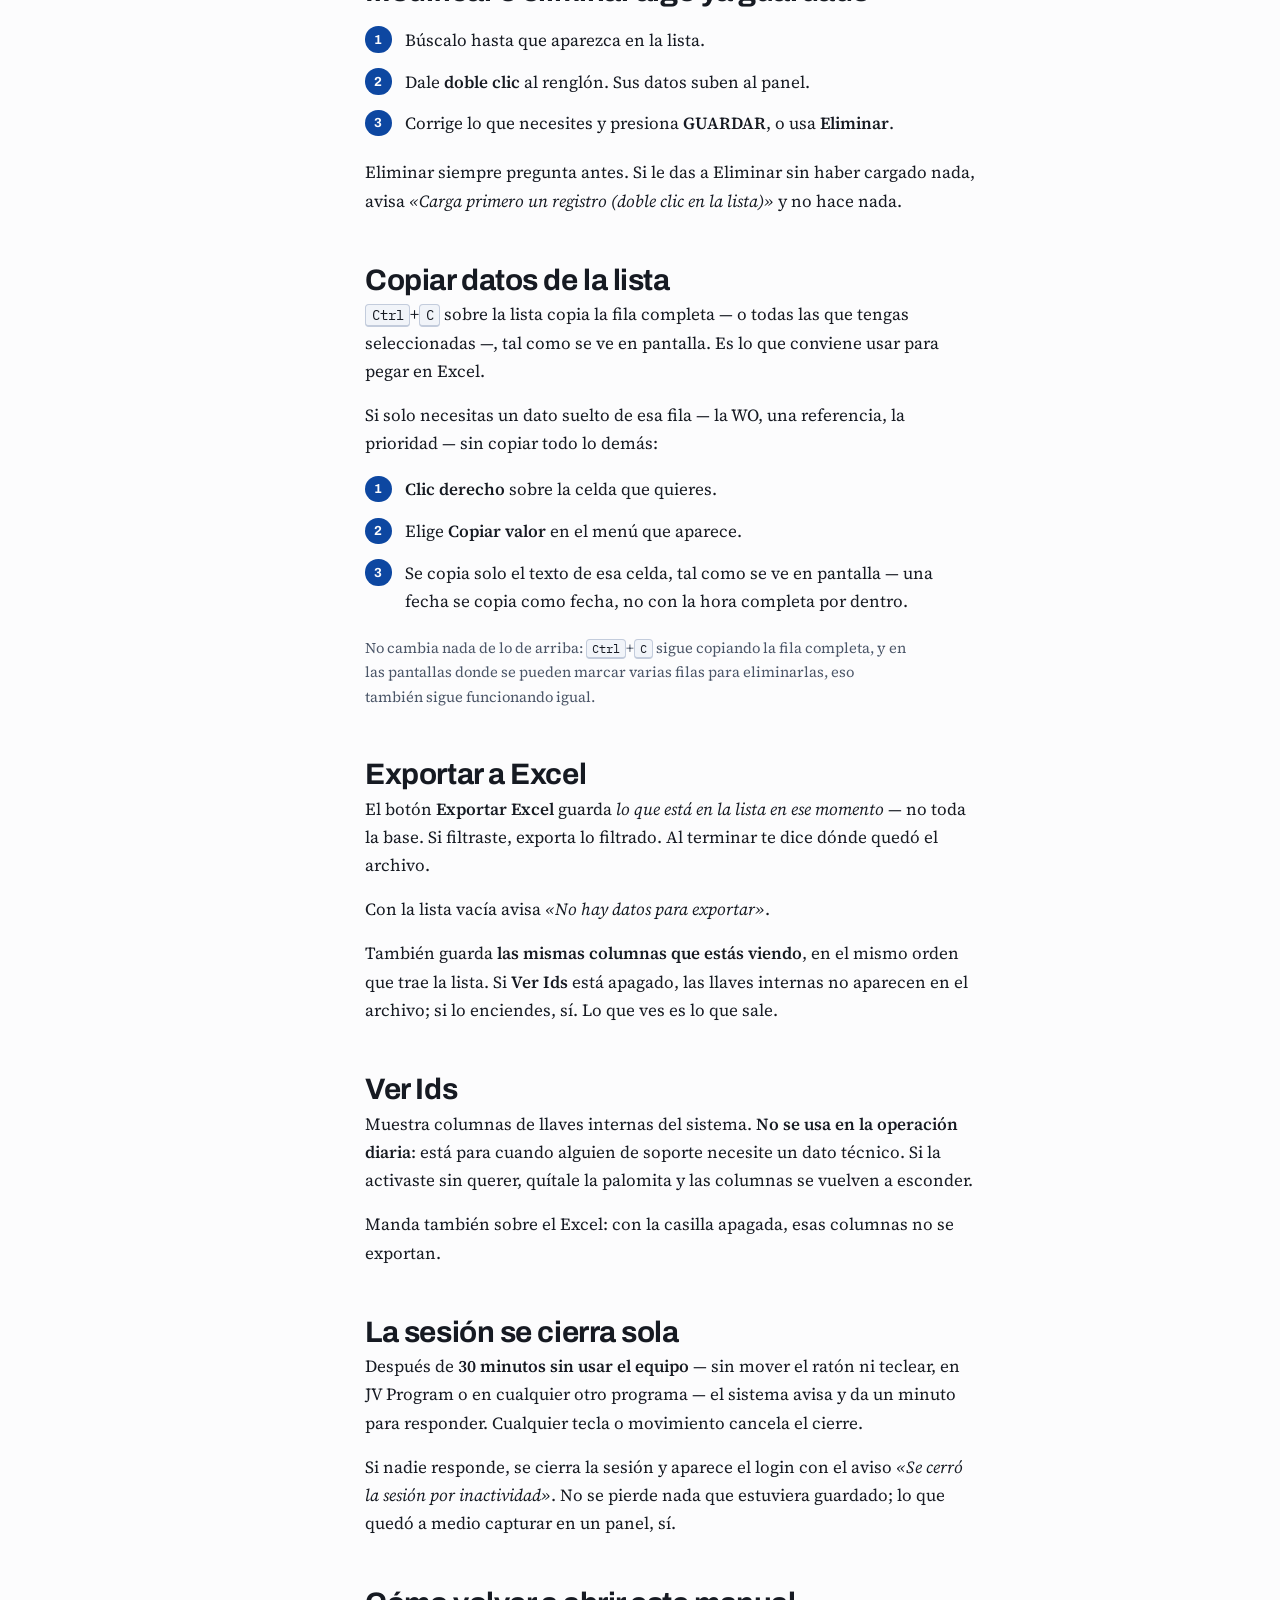
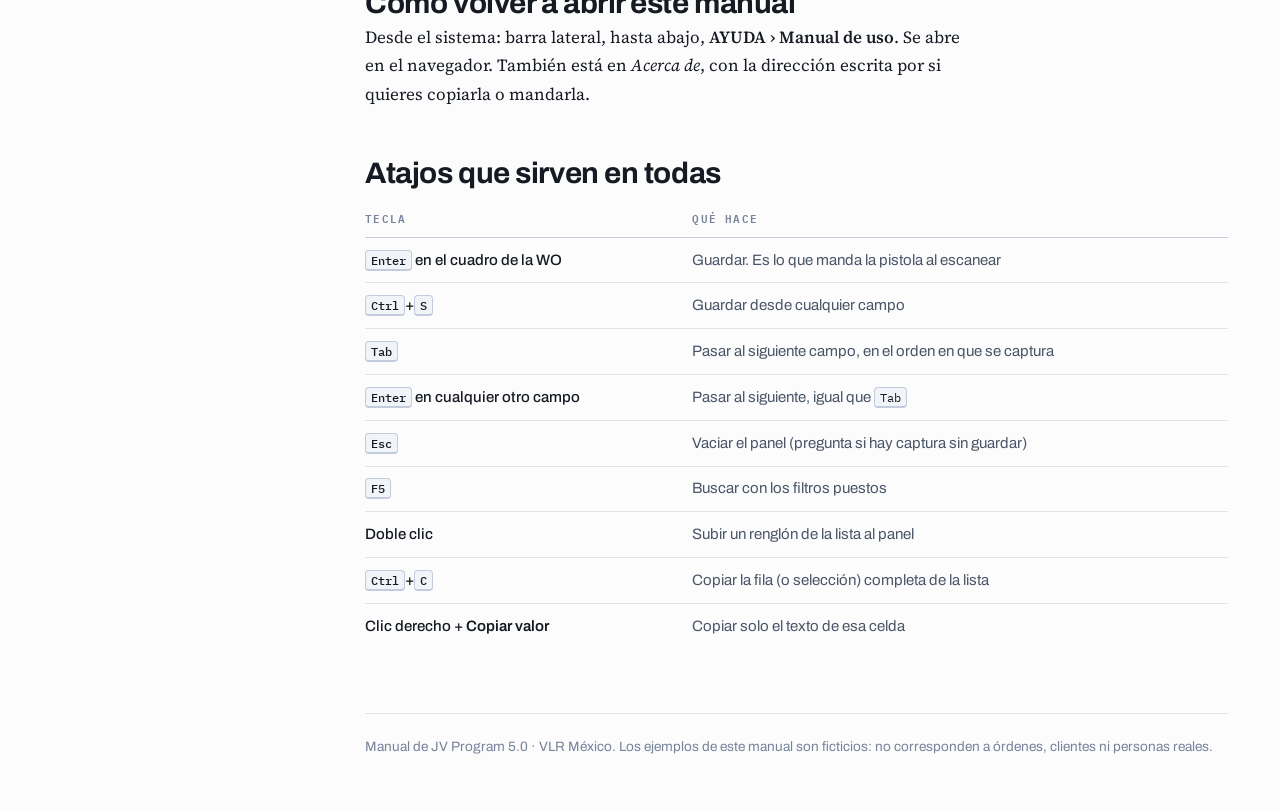
==== commit 3421974d: "Manual: el Excel lleva las mismas columnas que la lista Hasta ahora el manual decia que "Exportar gu" ====
--- a/index.html
+++ b/index.html
@@ -174,11 +174,15 @@
     momento</em> — no toda la base. Si filtraste, exporta lo filtrado. Al terminar te dice
     dónde quedó el archivo.</p>
   <p>Con la lista vacía avisa <em>«No hay datos para exportar»</em>.</p>
+  <p>También guarda <strong>las mismas columnas que estás viendo</strong>, en el mismo orden
+    que trae la lista. Si <strong>Ver Ids</strong> está apagado, las llaves internas no
+    aparecen en el archivo; si lo enciendes, sí. Lo que ves es lo que sale.</p>
 
   <h2 id="ver-ids">Ver Ids</h2>
   <p>Muestra columnas de llaves internas del sistema. <strong>No se usa en la operación
     diaria</strong>: está para cuando alguien de soporte necesite un dato técnico. Si la
     activaste sin querer, quítale la palomita y las columnas se vuelven a esconder.</p>
+  <p>Manda también sobre el Excel: con la casilla apagada, esas columnas no se exportan.</p>
 
   <h2 id="sesion">La sesión se cierra sola</h2>
   <p>Después de <strong>30 minutos sin usar el equipo</strong> — sin mover el ratón ni teclear,
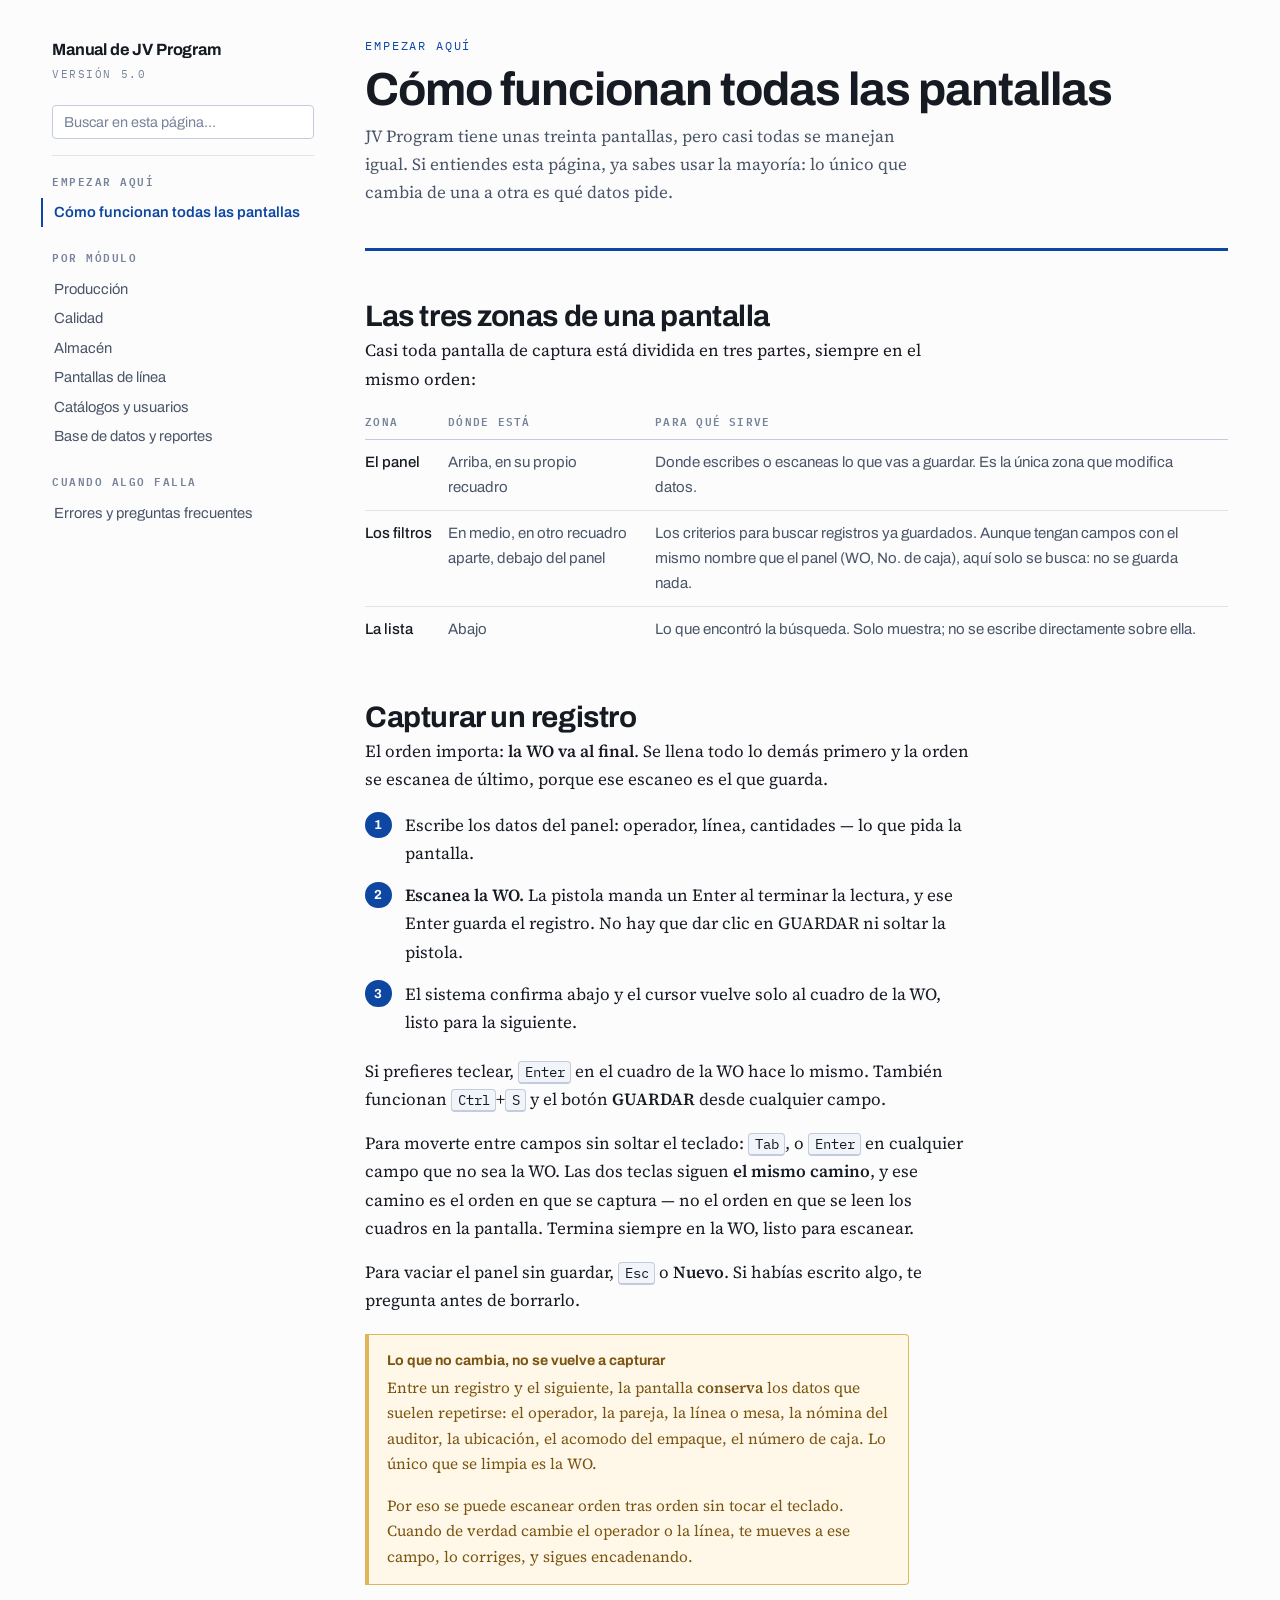
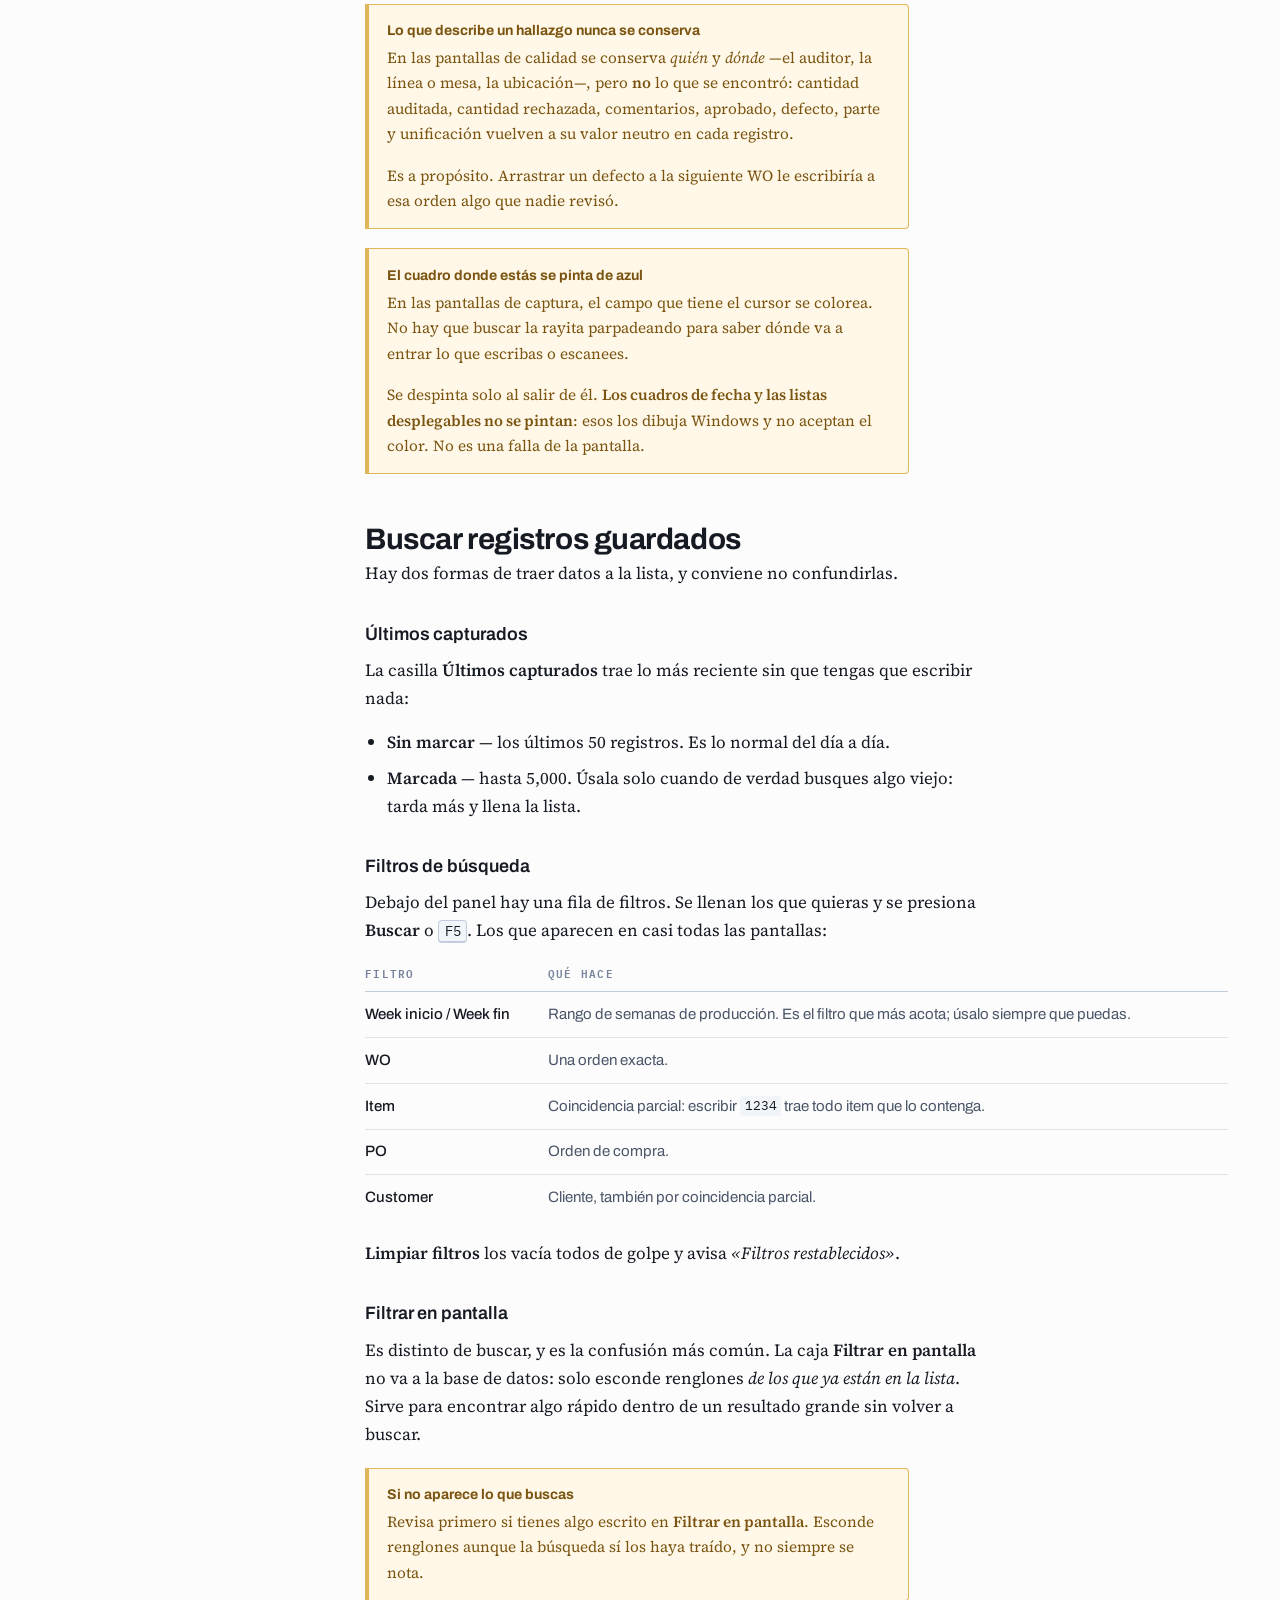
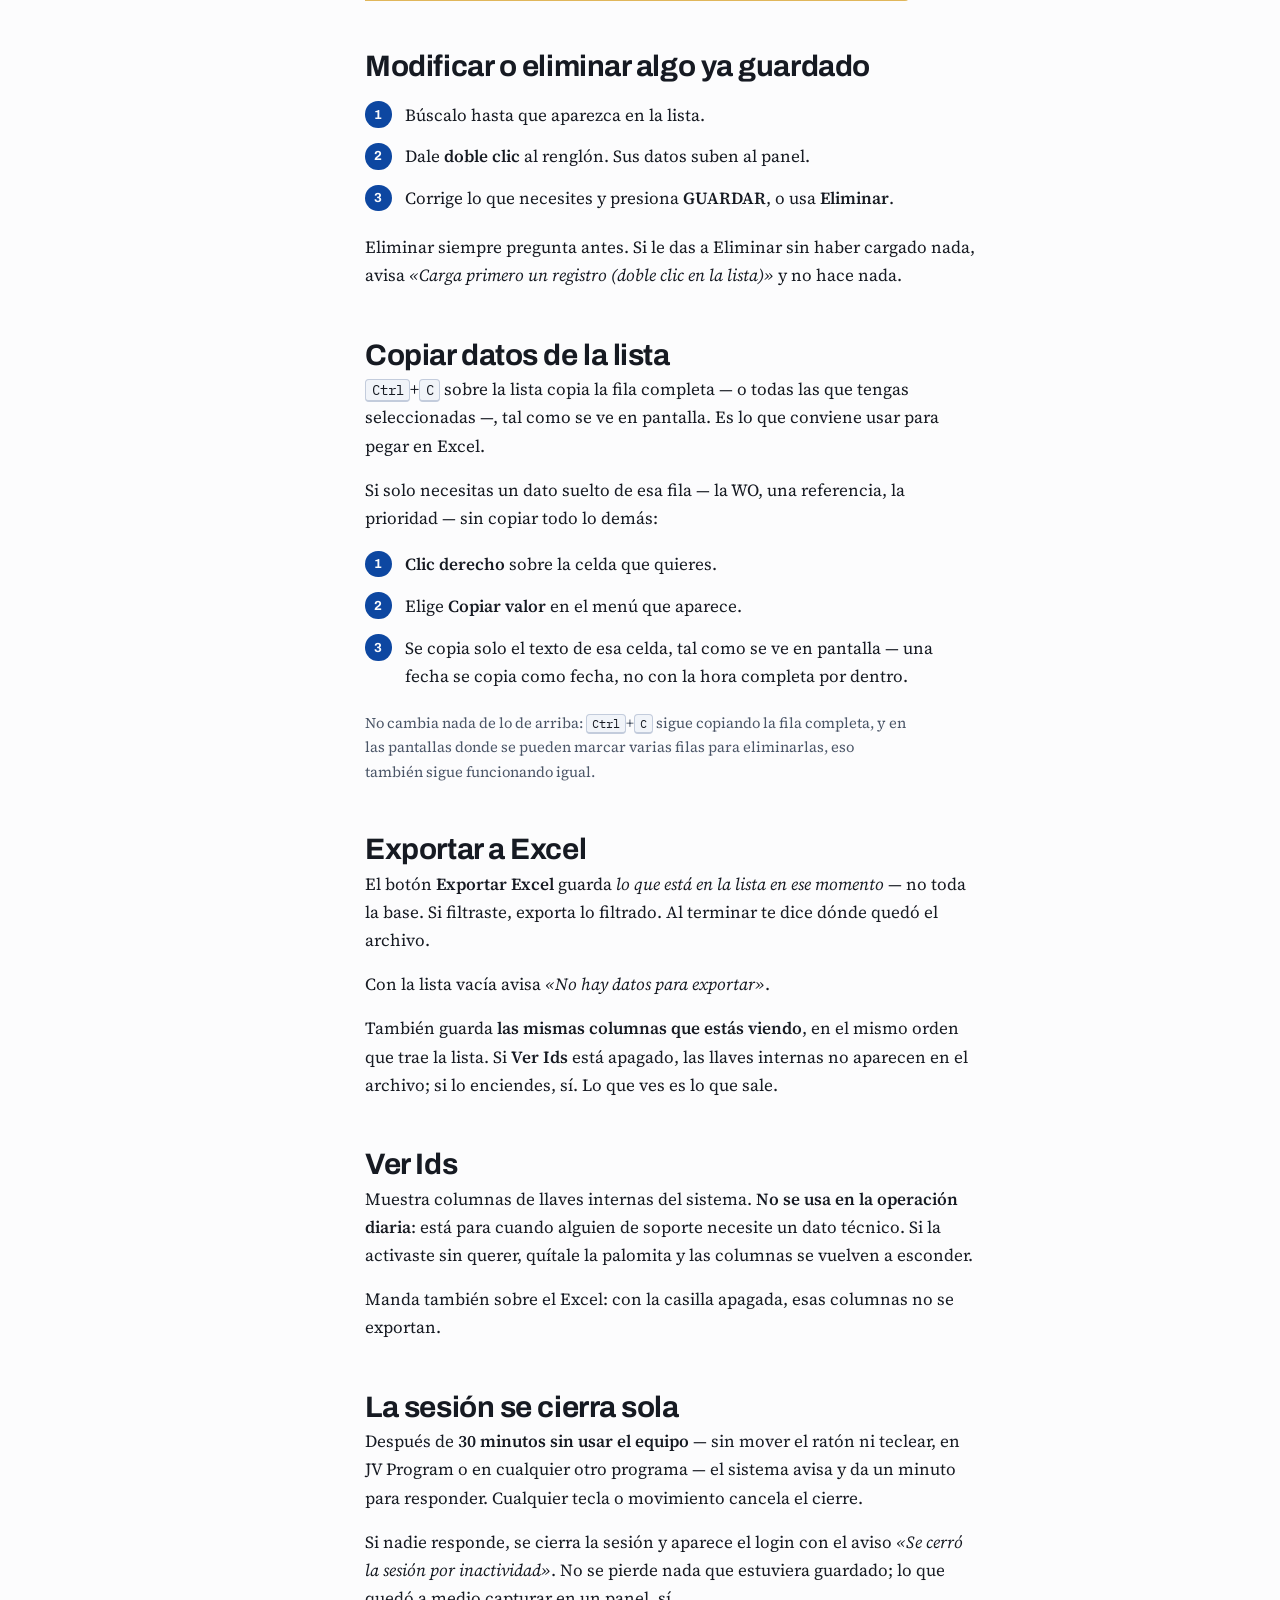
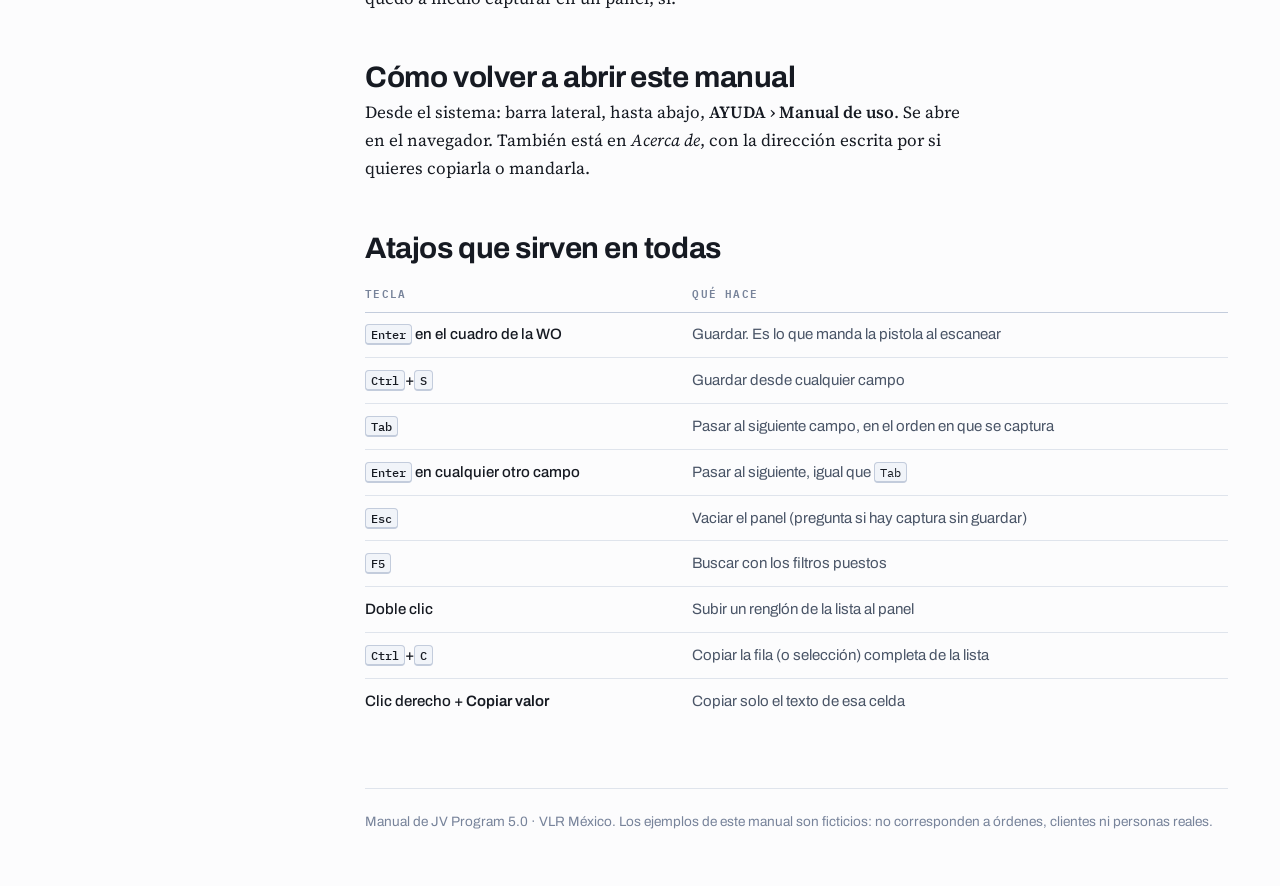
==== commit bf4b9cc9: "Manual al dia: Almacen, Empaque, roles, SAM manual y recuadros de captura" ====
--- a/index.html
+++ b/index.html
@@ -23,6 +23,7 @@
     <h4>Por módulo</h4>
     <a href="produccion.html">Producción</a>
     <a href="calidad.html">Calidad</a>
+    <a href="almacen.html">Almacén</a>
     <a href="lineas.html">Pantallas de línea</a>
     <a href="catalogos.html">Catálogos y usuarios</a>
     <a href="datos.html">Base de datos y reportes</a>
@@ -47,8 +48,8 @@
   <table>
     <thead><tr><th>Zona</th><th>Dónde está</th><th>Para qué sirve</th></tr></thead>
     <tbody>
-      <tr><td>El panel</td><td>Arriba</td><td>Donde escribes o escaneas lo que vas a guardar. Es la única zona que modifica datos.</td></tr>
-      <tr><td>Los filtros</td><td>En medio</td><td>Los criterios para buscar registros ya guardados.</td></tr>
+      <tr><td>El panel</td><td>Arriba, en su propio recuadro</td><td>Donde escribes o escaneas lo que vas a guardar. Es la única zona que modifica datos.</td></tr>
+      <tr><td>Los filtros</td><td>En medio, en otro recuadro aparte, debajo del panel</td><td>Los criterios para buscar registros ya guardados. Aunque tengan campos con el mismo nombre que el panel (WO, No. de caja), aquí solo se busca: no se guarda nada.</td></tr>
       <tr><td>La lista</td><td>Abajo</td><td>Lo que encontró la búsqueda. Solo muestra; no se escribe directamente sobre ella.</td></tr>
     </tbody>
   </table>
